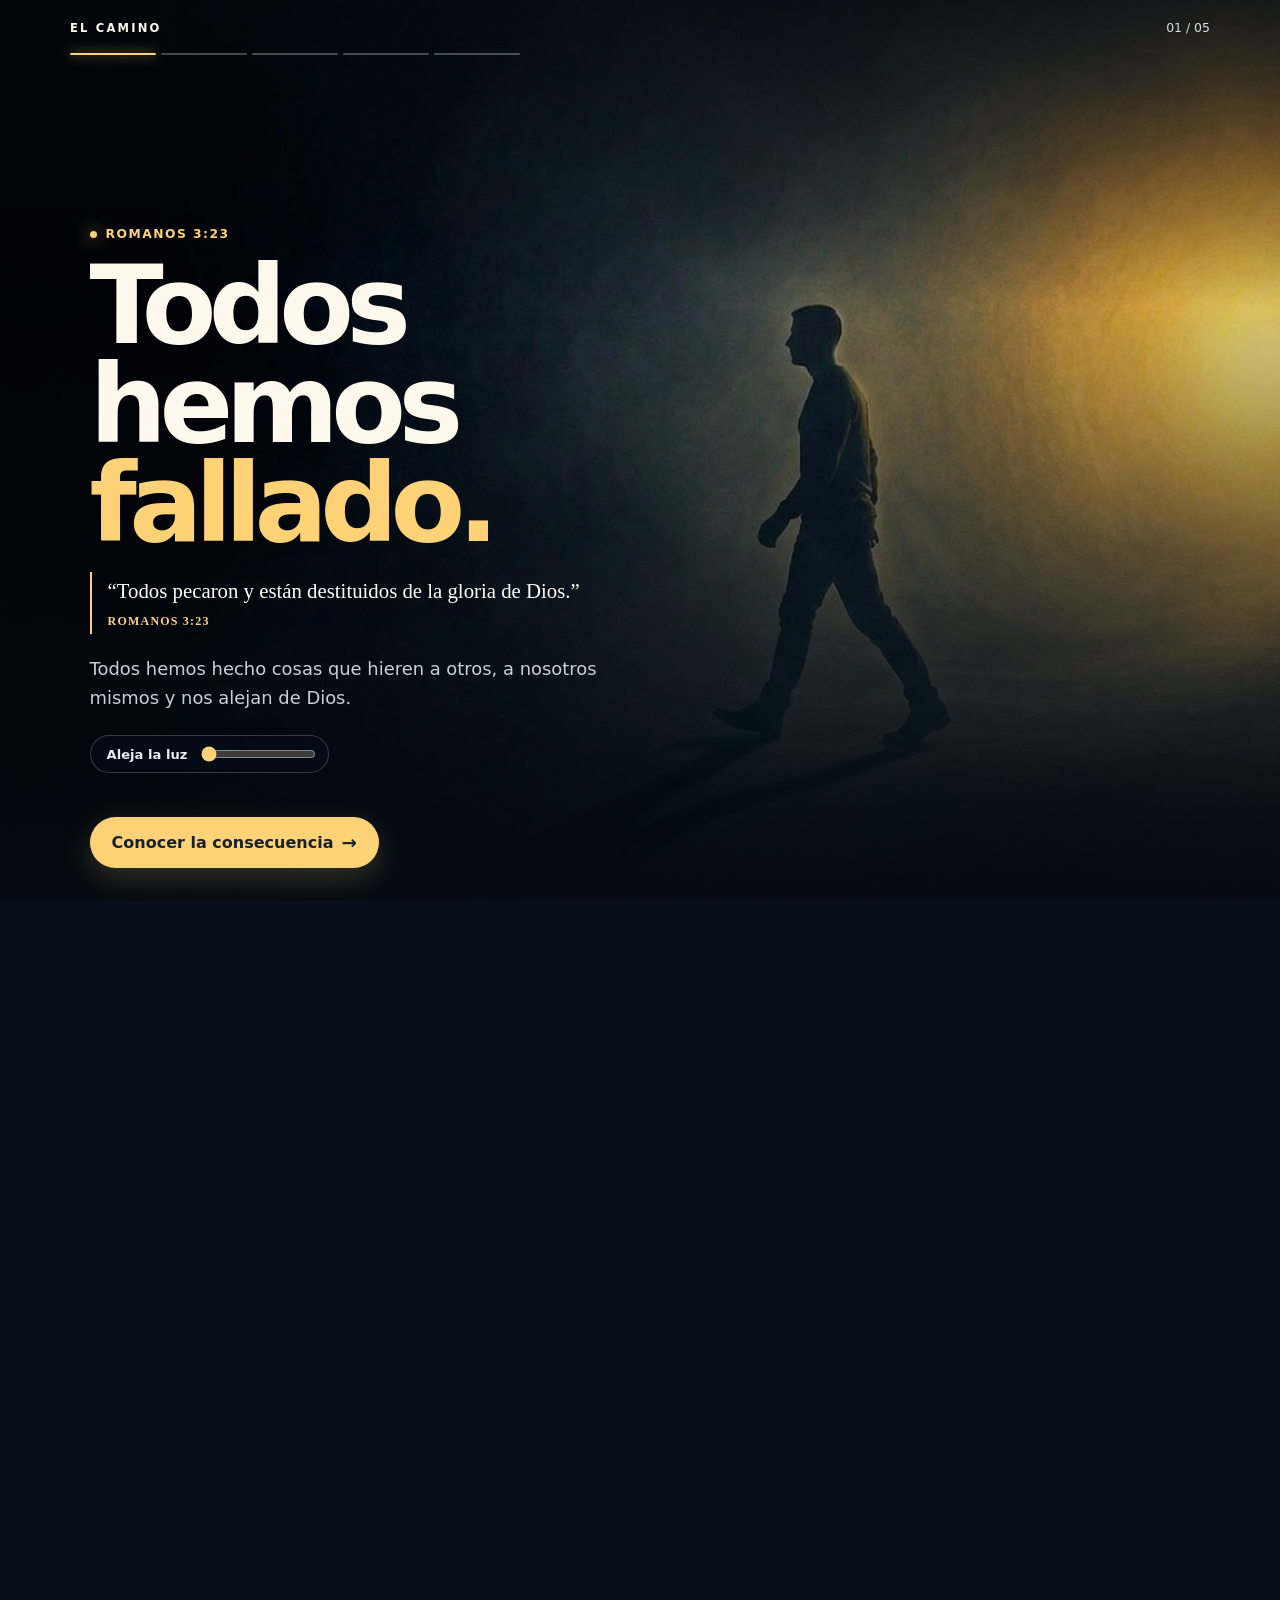
==== index.html @ c85bd9f1 "Plan De Salvacion Animado" ====
<!doctype html>
<html lang="es">
<head>
  <meta charset="utf-8">
  <meta name="viewport" content="width=device-width, initial-scale=1">
  <meta name="theme-color" content="#07101a">
  <meta name="description" content="Una breve experiencia sobre el evangelio de Jesús.">
  <title>El Camino</title>
  <link rel="stylesheet" href="styles.css">
</head>
<body>
  <section class="screen screen-one active" data-screen="1" aria-label="Todos hemos fallado">
    <div class="background photo-near" aria-hidden="true"></div>
    <div class="background photo-far" aria-hidden="true"></div>
    <div class="overlay cold-overlay" aria-hidden="true"></div>
    <div class="top"><span class="brand">El Camino</span><span class="counter">01 / 05</span></div>
    <div class="progress"><i class="filled"></i><i></i><i></i><i></i><i></i></div>
    <main>
      <span class="eyebrow">Romanos 3:23</span>
      <h1>Todos hemos <em>fallado.</em></h1>
      <blockquote>“Todos pecaron y están destituidos de la gloria de Dios.”<cite>Romanos 3:23</cite></blockquote>
      <div class="bottom-block">
        <p>Todos hemos hecho cosas que hieren a otros, a nosotros mismos y nos alejan de Dios.</p>
        <label class="range-control">Aleja la luz <input id="distance" type="range" min="0" max="100" value="0"></label>
        <small id="distance-message" aria-live="polite"></small>
        <button class="primary" data-next="2">Conocer la consecuencia <b>→</b></button>
      </div>
    </main>
  </section>

  <section class="screen screen-two" data-screen="2" aria-label="La consecuencia">
    <div class="background chasm chasm-start" aria-hidden="true"></div>
    <div class="background chasm chasm-jump" aria-hidden="true"></div>
    <div class="background chasm chasm-fall" aria-hidden="true"></div>
    <div class="overlay chasm-overlay" aria-hidden="true"></div>
    <div class="top"><span class="brand">El Camino</span><span class="counter">02 / 05</span></div>
    <div class="progress"><i class="filled"></i><i class="filled"></i><i></i><i></i><i></i></div>
    <main>
      <span class="eyebrow">Romanos 6:23</span>
      <h1>El problema tiene <em>consecuencias.</em></h1>
      <blockquote>“La paga del pecado es muerte…”<cite>Romanos 6:23</cite></blockquote>
      <p>El pecado rompe nuestra relación con Dios.</p>
      <div class="bottom-block">
        <small id="attempt-message" aria-live="polite">Hay una distancia que no podemos cruzar solos.</small>
        <button class="primary" id="attempt-crossing">Intentar cruzar <b>→</b></button>
        <button class="primary next-after-attempt" data-next="3" hidden>Ver la esperanza <b>→</b></button>
      </div>
    </main>
  </section>

  <section class="screen screen-three warm" data-screen="3" aria-label="El amor de Dios">
    <div class="background bridge" aria-hidden="true"></div><div class="overlay warm-overlay" aria-hidden="true"></div>
    <div class="top"><span class="brand">El Camino</span><span class="counter">03 / 05</span></div>
    <div class="progress"><i class="filled"></i><i class="filled"></i><i class="filled"></i><i></i><i></i></div>
    <main>
      <span class="eyebrow">Juan 3:16</span>
      <h1>Pero Dios no nos dejó <em>así.</em></h1>
      <blockquote>“Porque de tal manera amó Dios al mundo…”<cite>Juan 3:16</cite></blockquote>
      <div class="bottom-block">
        <p>Dios no esperó que fueras perfecto. Él dio a Jesús para acercarte nuevamente a Él.</p>
        <button class="primary" data-next="4">Conocer la respuesta <b>→</b></button>
      </div>
    </main>
  </section>

  <section class="screen screen-four warm" data-screen="4" aria-label="La respuesta">
    <div class="background response" aria-hidden="true"></div><div class="overlay warm-overlay" aria-hidden="true"></div>
    <div class="top"><span class="brand">El Camino</span><span class="counter">04 / 05</span></div>
    <div class="progress"><i class="filled"></i><i class="filled"></i><i class="filled"></i><i class="filled"></i><i></i></div>
    <main>
      <span class="eyebrow">Romanos 10:9</span>
      <h1>La respuesta es <em>personal.</em></h1>
      <blockquote>“Si confiesas con tu boca que Jesús es el Señor… serás salvo.”<cite>Romanos 10:9</cite></blockquote>
      <div class="bottom-block">
        <p>Dios invita a responder con fe, reconociendo a Jesús como Señor.</p>
        <div class="choice-row" aria-label="Formas de responder">
          <span>Creer en Jesús</span><span>Confesarlo</span>
        </div>
        <button class="primary" data-next="5">Continuar <b>→</b></button>
      </div>
    </main>
  </section>

  <section class="screen screen-five warm" data-screen="5" aria-label="Una nueva vida">
    <div class="background new-life" aria-hidden="true"></div><div class="overlay warm-overlay" aria-hidden="true"></div>
    <div class="top"><span class="brand">El Camino</span><span class="counter">05 / 05</span></div>
    <div class="progress"><i class="filled"></i><i class="filled"></i><i class="filled"></i><i class="filled"></i><i class="filled"></i></div>
    <main>
      <span class="eyebrow">2 Corintios 5:17</span>
      <h1>Una <em>vida nueva.</em></h1>
      <blockquote>“Si alguno está en Cristo, nueva criatura es.”<cite>2 Corintios 5:17</cite></blockquote>
      <div class="bottom-block">
        <p>Seguir a Jesús no significa solo cambiar de religión. Significa comenzar una vida nueva con Él.</p>
        <button class="primary" data-next="6">La invitación <b>→</b></button>
      </div>
    </main>
  </section>

  <section class="screen screen-final warm" data-screen="6" aria-label="La invitación">
    <div class="background invitation" aria-hidden="true"></div><div class="overlay warm-overlay" aria-hidden="true"></div>
    <div class="top"><span class="brand">El Camino</span><span class="counter">Final</span></div>
    <div class="progress"><i class="filled"></i><i class="filled"></i><i class="filled"></i><i class="filled"></i><i class="filled"></i></div>
    <main>
      <span class="eyebrow">El siguiente paso</span>
      <h1>Jesús sigue llamando <em>hoy.</em></h1>
      <div class="bottom-block">
        <p>Si deseas conocer más, hablar con alguien o hacer una oración, no tienes que hacerlo solo.</p>
        <div class="actions">
          <a class="primary" href="https://maps.app.goo.gl/W3BTxCAauCvsxBAT7" target="_blank" rel="noopener">Visitar la iglesia</a>
          <a class="secondary" href="https://www.biblegateway.com/passage/?search=Juan%201&version=RVR1960" target="_blank" rel="noopener">Leer el Evangelio de Juan</a>
          <button class="secondary" data-next="7">Guía de oración</button>
        </div>
      </div>
    </main>
  </section>

  <section class="screen screen-prayer" data-screen="7" aria-label="Oración de salvación">
    <div class="background prayer-background" aria-hidden="true"></div><div class="overlay prayer-overlay" aria-hidden="true"></div>
    <div class="top"><span class="brand">El Camino</span><span class="counter">Oración</span></div>
    <div class="progress"><i class="filled"></i><i class="filled"></i><i class="filled"></i><i class="filled"></i><i class="filled"></i></div>
    <main class="prayer-content">
      <span class="eyebrow">Un momento con Dios</span>
      <h1>Oración de <em>salvación.</em></h1>
      <p class="prayer-intro">Puedes hacer esta oración con sinceridad, en tus propias palabras.</p>
      <div class="prayer-card">
        <label for="name">Yo, <input id="name" type="text" placeholder="(tu nombre)" autocomplete="name">,</label>
        <p>Señor Jesús, como Hijo de Dios moriste en la cruz por mis pecados y enfermedades.</p>
        <p>Te pido perdón por mis pecados. Jesús, resucitaste al tercer día por mí.</p>
        <p>Te invito a pasar a mi humilde corazón y escribe mi nombre en el libro de la vida.</p>
        <p>Te acepto como mi Señor y Salvador de mi vida, en el nombre del Padre, del Hijo y del Espíritu Santo.</p>
        <p class="amen">Yo lo creo. Amén.</p>
      </div>
      <small class="address prayer-address">Iglesia: Jr. Mariano Nuñez 345, Juliaca 21104</small>
      <button class="restart" data-next="1">Volver a empezar</button>
    </main>
  </section>

  <script>
    const screens = [...document.querySelectorAll('.screen')];
    const distance = document.querySelector('#distance');
    const screenOne = document.querySelector('.screen-one');
    const screenTwo = document.querySelector('.screen-two');
    const attempt = document.querySelector('#attempt-crossing');
    const attemptMessage = document.querySelector('#attempt-message');
    const afterAttempt = document.querySelector('.next-after-attempt');
    let isAttempting = false;

    function goTo(number) {
      const next = screens.find((screen) => Number(screen.dataset.screen) === number);
      if (!next) return;
      next.scrollIntoView({ behavior: 'smooth', block: 'start' });
    }

    document.querySelectorAll('[data-next]').forEach((button) => {
      button.addEventListener('click', () => goTo(Number(button.dataset.next)));
    });

    document.addEventListener('touchmove', (event) => {
      if (!event.target.closest('input[type="range"]')) event.preventDefault();
    }, { passive: false });

    document.addEventListener('wheel', (event) => event.preventDefault(), { passive: false });

    document.addEventListener('keydown', (event) => {
      if (['ArrowDown', 'ArrowUp', 'PageDown', 'PageUp', 'Home', 'End', ' '].includes(event.key)) {
        event.preventDefault();
      }
    });

    distance.addEventListener('input', () => {
      const farther = Number(distance.value) > 55;
      screenOne.classList.toggle('farther', farther);
      document.querySelector('#distance-message').textContent = farther ? 'La luz parece cada vez más distante.' : '';
    });

    attempt.addEventListener('click', () => {
      if (isAttempting) return;
      isAttempting = true;
      screenTwo.classList.remove('is-falling');
      screenTwo.classList.add('is-jumping');
      attempt.disabled = true;
      attemptMessage.textContent = 'Intentamos alcanzar el otro lado…';
      setTimeout(() => {
        screenTwo.classList.remove('is-jumping');
        screenTwo.classList.add('is-falling');
        attemptMessage.textContent = 'Por nuestras propias fuerzas, no podemos llegar.';
        attempt.hidden = true;
        afterAttempt.hidden = false;
      }, 1250);
    });
  </script>
</body>
</html>
---- styles.css ----
:root { --paper:#fff9ed; --muted:#c8d0d8; --gold:#ffd278; --night:#07101a; --ink:#18202a; }
* { box-sizing:border-box; }
html, body { margin:0; min-width:320px; height:100%; overflow:hidden; overscroll-behavior:none; background:var(--night); font-family:Inter,ui-sans-serif,system-ui,-apple-system,"Segoe UI",sans-serif; }
body { color:var(--paper); touch-action:none; }
button, a { font:inherit; }
.screen { position:relative; isolation:isolate; display:flex; flex-direction:column; min-height:100svh; min-height:100dvh; overflow:hidden; background:var(--night); scroll-snap-align:start; }
.background,.overlay { position:absolute; inset:0; pointer-events:none; }
.background { z-index:-4; background-color:var(--night); background-position:center; background-size:cover; background-repeat:no-repeat; }
.overlay { z-index:-3; }
.photo-near { background-image:url("img/pantalla1.1.png"); transform:scale(1.04); animation:drift 14s ease-in-out infinite alternate; }
.photo-far { background-image:url("img/pantalla1.2.png"); background-position:47% 68%; opacity:0; transform:scale(1.06); transition:opacity 1.15s ease; }
.cold-overlay { background:linear-gradient(180deg,rgba(2,7,13,.77),rgba(3,10,17,.14) 34%,rgba(3,10,17,.43) 56%,rgba(3,10,17,.96)); }
.farther .photo-near { opacity:0; animation:none; }.farther .photo-far { opacity:1; }
.top { display:flex; justify-content:space-between; align-items:center; padding:20px clamp(22px,6vw,70px) 0; }
.brand { font-weight:800; font-size:.72rem; letter-spacing:.19em; text-transform:uppercase; }.counter { font-size:.78rem; color:#d8dee5; }
.progress { display:flex; gap:5px; padding:18px clamp(22px,6vw,70px); }.progress i { height:2px; flex:1; max-width:86px; border-radius:9px; background:rgba(255,255,255,.27); }.progress .filled { background:var(--gold); box-shadow:0 0 12px rgba(255,210,120,.85); }
main { width:min(100%,760px); margin:auto 0 0; padding:clamp(42px,9vh,94px) clamp(22px,7vw,108px) max(32px,env(safe-area-inset-bottom)); }
.eyebrow { display:flex; align-items:center; gap:9px; color:var(--gold); font-size:.77rem; font-weight:800; letter-spacing:.12em; text-transform:uppercase; }.eyebrow::before { content:""; width:7px; height:7px; border-radius:50%; background:currentColor; box-shadow:0 0 17px currentColor; }
h1 { max-width:680px; margin:15px 0 19px; font-size:clamp(3rem,10vw,6.8rem); letter-spacing:-.07em; line-height:.91; } h1 em { color:var(--gold); font-style:normal; }
blockquote { max-width:550px; margin:0 0 20px; padding:4px 0 4px 16px; border-left:2px solid var(--gold); color:#fffdf6; font-family:Georgia,"Times New Roman",serif; font-size:clamp(1.06rem,2.4vw,1.3rem); line-height:1.42; } cite { display:block; margin-top:7px; color:var(--gold); font-family:inherit; font-size:.75rem; font-style:normal; font-weight:700; letter-spacing:.1em; text-transform:uppercase; }
p { max-width:530px; margin:0; color:var(--muted); font-size:clamp(1rem,2.3vw,1.12rem); line-height:1.62; }
.bottom-block { margin-top:0; }.range-control { display:flex; align-items:center; gap:12px; width:max-content; max-width:100%; margin-top:23px; padding:8px 10px 8px 16px; border:1px solid rgba(255,255,255,.2); border-radius:99px; background:rgba(6,15,25,.52); color:#e8edf3; font-size:.82rem; font-weight:650; }.range-control input { width:min(115px,24vw); accent-color:var(--gold); cursor:ew-resize; touch-action:pan-x; }.bottom-block small { display:block; min-height:19px; margin-top:8px; color:var(--gold); font-size:.82rem; }
.primary,.secondary,.restart { display:inline-flex; align-items:center; justify-content:center; min-height:51px; margin-top:17px; padding:0 22px; border:0; border-radius:99px; background:var(--gold); color:var(--ink); font-weight:850; text-decoration:none; cursor:pointer; box-shadow:0 10px 30px rgba(255,211,118,.2); }.primary b { margin-left:8px; font-size:1.15em; }.primary:hover { transform:translateY(-2px); }.primary:disabled { cursor:wait; opacity:.7; }.secondary,.restart { border:1px solid rgba(255,255,255,.42); background:rgba(8,16,24,.32); color:var(--paper); box-shadow:none; }.actions { display:flex; flex-wrap:wrap; gap:10px; }.actions .primary,.actions .secondary { margin-top:18px; }.restart { margin-top:16px; min-height:42px; }
.chasm { opacity:0; transition:opacity .38s ease; }.chasm-start { background-image:url("img/pantalla2.1.png"); opacity:1; }.chasm-jump { background-image:url("img/pantalla2.2.png"); }.chasm-fall { background-image:url("img/pantalla2.3.png"); }.chasm-overlay { background:linear-gradient(180deg,rgba(2,7,13,.75),rgba(3,10,17,.16) 38%,rgba(3,10,17,.4) 62%,rgba(3,10,17,.94)); }.screen-two.is-jumping .chasm-start,.screen-two.is-falling .chasm-start { opacity:0; }.screen-two.is-jumping .chasm-jump { opacity:1; }.screen-two.is-falling .chasm-fall { opacity:1; }
.screen-two main { margin-top:20px; }.screen-two h1 { font-size:clamp(2.6rem,8vw,5.9rem); }.screen-two .bottom-block { position:absolute; right:clamp(22px,7vw,108px); bottom:max(32px,env(safe-area-inset-bottom)); left:clamp(22px,7vw,108px); }
.warm { background:#3d210e; }.bridge { background-image:url("img/pantalla3.1.png"); }.response { background-image:url("img/pantalla4.1.png"); }.new-life { background-image:url("img/pantalla4.2.png"); }.invitation { background-image:url("img/pantalla5.png"); }.warm-overlay { background:linear-gradient(180deg,rgba(35,14,5,.68),rgba(49,20,6,.1) 37%,rgba(24,12,7,.43) 60%,rgba(10,8,8,.93)); }.warm .eyebrow,.warm h1 em,.warm cite,.warm .bottom-block small { color:#ffe2a0; }.warm .eyebrow::before { box-shadow:0 0 17px #ffe2a0; }.choice-row { display:flex; flex-wrap:wrap; gap:9px; margin-top:18px; }.choice-row span { padding:13px 15px; border:1px solid rgba(255,239,203,.48); border-radius:12px; background:rgba(53,25,9,.5); color:#fff6df; font-size:.9rem; font-weight:750; backdrop-filter:blur(7px); }.address { display:block; margin-top:11px; color:#ffe2a0; font-size:.78rem; }
.screen-prayer { min-height:100dvh; background:#7a4b1d; }.prayer-background { background-image:url("img/pantalla.oracion.png"); }.prayer-overlay { background:linear-gradient(180deg,rgba(21,17,12,.68),rgba(60,34,10,.25) 42%,rgba(20,13,8,.84)); }.prayer-content { width:min(100%,720px); margin:20px 0 0; padding-top:0; }.prayer-content h1 { font-size:clamp(2.8rem,8vw,5.8rem); }.prayer-intro { color:#fff2d3; }.prayer-card { max-width:610px; margin-top:22px; padding:19px; border:1px solid rgba(255,236,190,.43); border-radius:16px; background:rgba(45,25,8,.52); backdrop-filter:blur(9px); }.prayer-card label { display:block; color:#fff9e9; font-family:Georgia,"Times New Roman",serif; font-size:1.08rem; }.prayer-card input { width:min(210px,58vw); border:0; border-bottom:1px solid #ffe0a0; outline:0; background:transparent; color:#fff9e9; font:inherit; }.prayer-card input::placeholder { color:#efd4a1aa; }.prayer-card p { max-width:none; margin:14px 0 0; color:#fff8e9; font-family:Georgia,"Times New Roman",serif; font-size:1rem; line-height:1.5; }.prayer-card .amen { color:#ffe2a0; font-weight:700; }.prayer-address { margin-top:22px; }
@keyframes drift { to { transform:scale(1.1) translateX(-1.4%); } }
@media (max-width:600px) { main { margin:4px 0 0; padding:12px 22px 24px; } h1 { margin:12px 0 14px; font-size:clamp(2.65rem,12vw,3.7rem); line-height:.94; } blockquote { margin-bottom:14px; font-size:.98rem; line-height:1.35; } cite { margin-top:5px; } p { font-size:.95rem; line-height:1.48; }.screen-one .bottom-block,.screen-three .bottom-block,.screen-four .bottom-block,.screen-five .bottom-block,.screen-final .bottom-block { position:absolute; right:22px; bottom:max(24px,env(safe-area-inset-bottom)); left:22px; }.range-control { margin-top:17px; }.screen-two main { margin-top:8px; }.screen-two h1 { font-size:clamp(2.3rem,10vw,3.3rem); }.screen-two .bottom-block { right:22px; bottom:max(24px,env(safe-area-inset-bottom)); left:22px; }.chasm { background-position:center 46%; background-size:100% auto; }.photo-near { background-position:60% center; }.photo-far { background-position:47% 68%; background-size:auto 122%; }.screen-three h1,.screen-four h1,.screen-five h1,.screen-final h1 { font-size:clamp(2.45rem,10.5vw,3.55rem); }.choice-row { margin-top:13px; }.choice-row span { padding:11px 13px; }.screen-final .bottom-block { bottom:18px; } }
@media (prefers-reduced-motion:reduce) { *,*::before,*::after { animation-duration:.01ms !important; transition-duration:.01ms !important; } }

/* En móvil conservamos la escena completa de las pantallas cálidas. */
@media (max-width:600px) {
  .screen-three .background,
  .screen-four .background,
  .screen-five .background,
  .screen-final .background,
  .screen-prayer .background {
    background-size:100% auto;
    background-position:center center;
  }
}
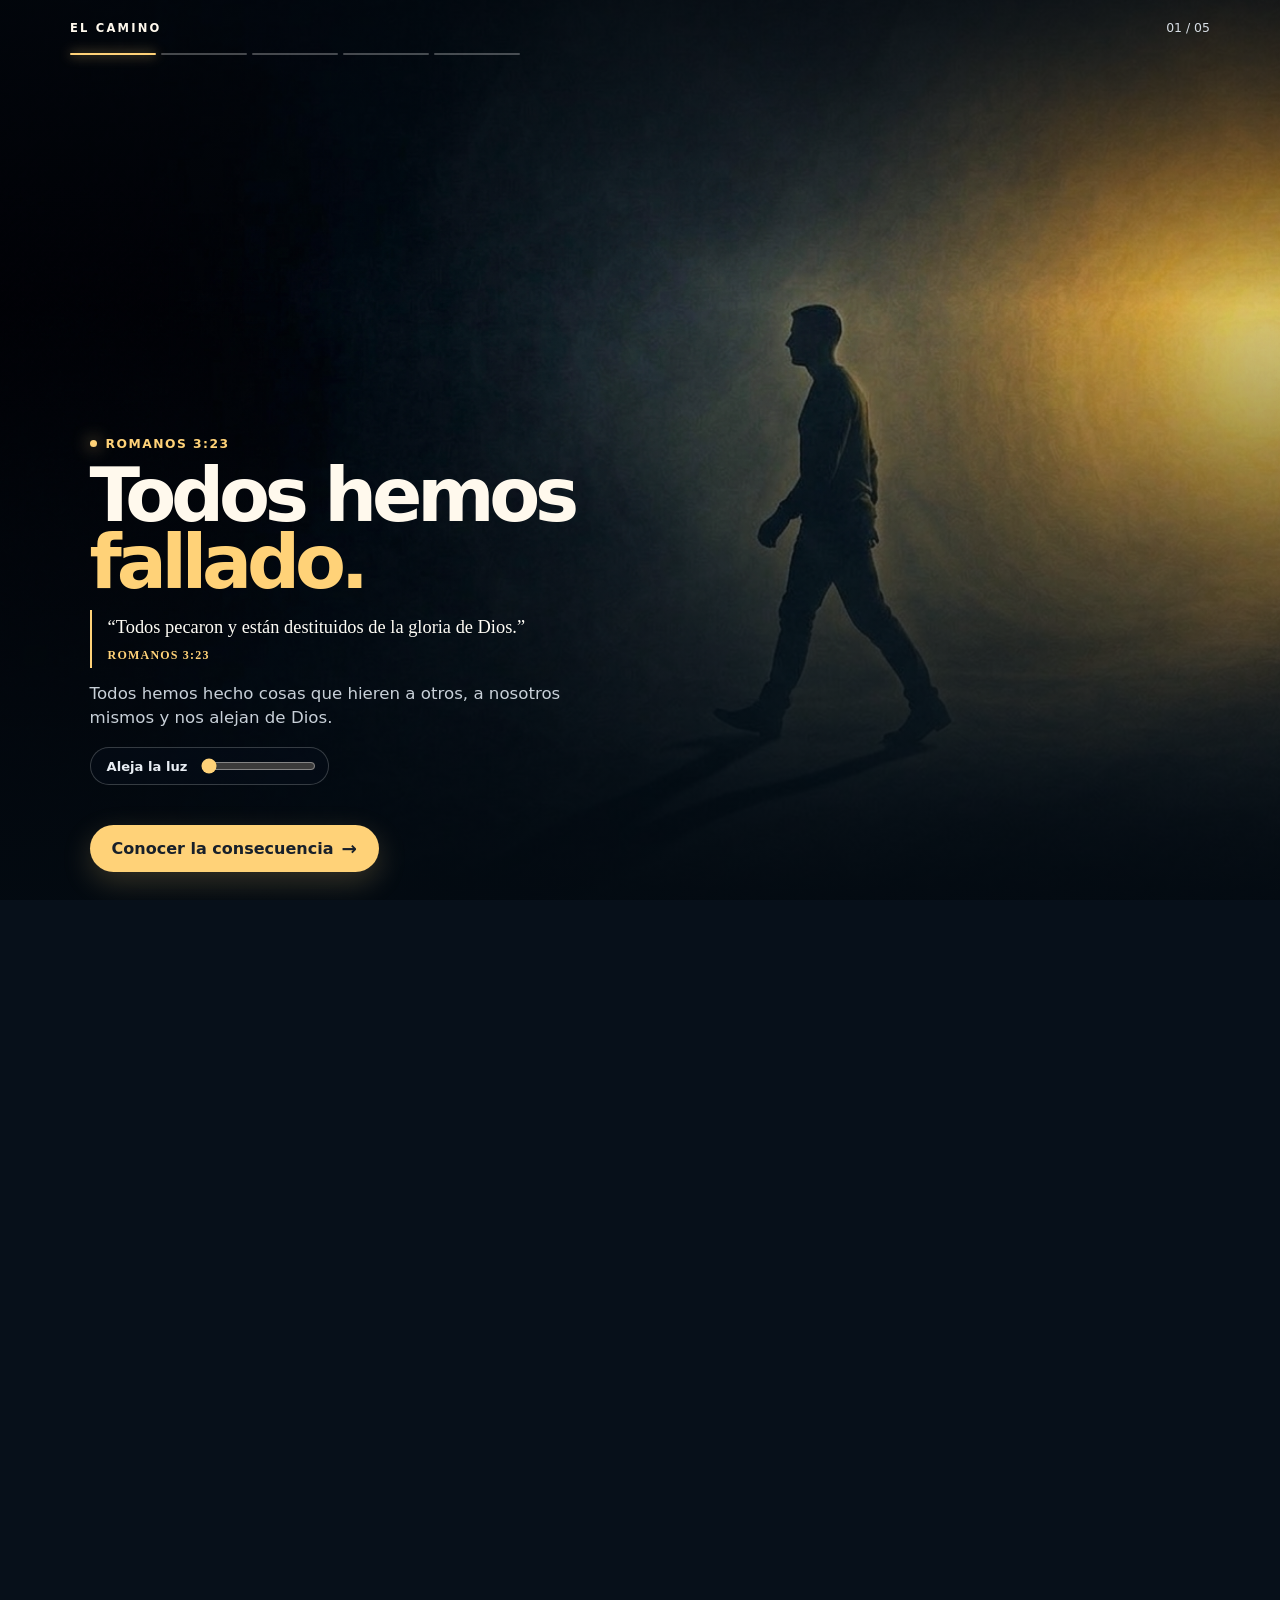
==== commit c4b645b4: "Plan De Salvacion Animado 3.0" ====
--- a/index.html
+++ b/index.html
@@ -33,6 +33,7 @@
     <div class="background chasm chasm-jump" aria-hidden="true"></div>
     <div class="background chasm chasm-fall" aria-hidden="true"></div>
     <div class="overlay chasm-overlay" aria-hidden="true"></div>
+    <button class="back" data-back aria-label="Volver a la pantalla anterior">←</button>
     <div class="top"><span class="brand">El Camino</span><span class="counter">02 / 05</span></div>
     <div class="progress"><i class="filled"></i><i class="filled"></i><i></i><i></i><i></i></div>
     <main>
@@ -50,6 +51,7 @@
 
   <section class="screen screen-three warm" data-screen="3" aria-label="El amor de Dios">
     <div class="background bridge" aria-hidden="true"></div><div class="overlay warm-overlay" aria-hidden="true"></div>
+    <button class="back" data-back aria-label="Volver a la pantalla anterior">←</button>
     <div class="top"><span class="brand">El Camino</span><span class="counter">03 / 05</span></div>
     <div class="progress"><i class="filled"></i><i class="filled"></i><i class="filled"></i><i></i><i></i></div>
     <main>
@@ -65,6 +67,7 @@
 
   <section class="screen screen-four warm" data-screen="4" aria-label="La respuesta">
     <div class="background response" aria-hidden="true"></div><div class="overlay warm-overlay" aria-hidden="true"></div>
+    <button class="back" data-back aria-label="Volver a la pantalla anterior">←</button>
     <div class="top"><span class="brand">El Camino</span><span class="counter">04 / 05</span></div>
     <div class="progress"><i class="filled"></i><i class="filled"></i><i class="filled"></i><i class="filled"></i><i></i></div>
     <main>
@@ -83,6 +86,7 @@
 
   <section class="screen screen-five warm" data-screen="5" aria-label="Una nueva vida">
     <div class="background new-life" aria-hidden="true"></div><div class="overlay warm-overlay" aria-hidden="true"></div>
+    <button class="back" data-back aria-label="Volver a la pantalla anterior">←</button>
     <div class="top"><span class="brand">El Camino</span><span class="counter">05 / 05</span></div>
     <div class="progress"><i class="filled"></i><i class="filled"></i><i class="filled"></i><i class="filled"></i><i class="filled"></i></div>
     <main>
@@ -98,6 +102,7 @@
 
   <section class="screen screen-final warm" data-screen="6" aria-label="La invitación">
     <div class="background invitation" aria-hidden="true"></div><div class="overlay warm-overlay" aria-hidden="true"></div>
+    <button class="back" data-back aria-label="Volver a la pantalla anterior">←</button>
     <div class="top"><span class="brand">El Camino</span><span class="counter">Final</span></div>
     <div class="progress"><i class="filled"></i><i class="filled"></i><i class="filled"></i><i class="filled"></i><i class="filled"></i></div>
     <main>
@@ -116,6 +121,7 @@
 
   <section class="screen screen-prayer" data-screen="7" aria-label="Oración de salvación">
     <div class="background prayer-background" aria-hidden="true"></div><div class="overlay prayer-overlay" aria-hidden="true"></div>
+    <button class="back" data-back aria-label="Volver a la pantalla anterior">←</button>
     <div class="top"><span class="brand">El Camino</span><span class="counter">Oración</span></div>
     <div class="progress"><i class="filled"></i><i class="filled"></i><i class="filled"></i><i class="filled"></i><i class="filled"></i></div>
     <main class="prayer-content">
@@ -153,6 +159,13 @@
 
     document.querySelectorAll('[data-next]').forEach((button) => {
       button.addEventListener('click', () => goTo(Number(button.dataset.next)));
+    });
+
+    document.querySelectorAll('[data-back]').forEach((button) => {
+      button.addEventListener('click', () => {
+        const current = Number(button.closest('.screen').dataset.screen);
+        goTo(current - 1);
+      });
     });
 
     document.addEventListener('touchmove', (event) => {
--- a/styles.css
+++ b/styles.css
@@ -13,6 +13,8 @@
 .farther .photo-near { opacity:0; animation:none; }.farther .photo-far { opacity:1; }
 .top { display:flex; justify-content:space-between; align-items:center; padding:20px clamp(22px,6vw,70px) 0; }
 .brand { font-weight:800; font-size:.72rem; letter-spacing:.19em; text-transform:uppercase; }.counter { font-size:.78rem; color:#d8dee5; }
+.back { position:absolute; z-index:2; top:14px; left:clamp(22px,6vw,70px); width:34px; height:34px; border:1px solid rgba(255,255,255,.34); border-radius:50%; background:rgba(6,15,25,.38); color:var(--paper); font-size:1.2rem; line-height:1; cursor:pointer; backdrop-filter:blur(6px); }.back:hover { background:rgba(255,255,255,.18); }.back:focus-visible { outline:2px solid var(--gold); outline-offset:3px; }
+.screen:has(.back) .brand { margin-left:45px; }
 .progress { display:flex; gap:5px; padding:18px clamp(22px,6vw,70px); }.progress i { height:2px; flex:1; max-width:86px; border-radius:9px; background:rgba(255,255,255,.27); }.progress .filled { background:var(--gold); box-shadow:0 0 12px rgba(255,210,120,.85); }
 main { width:min(100%,760px); margin:auto 0 0; padding:clamp(42px,9vh,94px) clamp(22px,7vw,108px) max(32px,env(safe-area-inset-bottom)); }
 .eyebrow { display:flex; align-items:center; gap:9px; color:var(--gold); font-size:.77rem; font-weight:800; letter-spacing:.12em; text-transform:uppercase; }.eyebrow::before { content:""; width:7px; height:7px; border-radius:50%; background:currentColor; box-shadow:0 0 17px currentColor; }
@@ -26,6 +28,22 @@
 .warm { background:#3d210e; }.bridge { background-image:url("img/pantalla3.1.png"); }.response { background-image:url("img/pantalla4.1.png"); }.new-life { background-image:url("img/pantalla4.2.png"); }.invitation { background-image:url("img/pantalla5.png"); }.warm-overlay { background:linear-gradient(180deg,rgba(35,14,5,.68),rgba(49,20,6,.1) 37%,rgba(24,12,7,.43) 60%,rgba(10,8,8,.93)); }.warm .eyebrow,.warm h1 em,.warm cite,.warm .bottom-block small { color:#ffe2a0; }.warm .eyebrow::before { box-shadow:0 0 17px #ffe2a0; }.choice-row { display:flex; flex-wrap:wrap; gap:9px; margin-top:18px; }.choice-row span { padding:13px 15px; border:1px solid rgba(255,239,203,.48); border-radius:12px; background:rgba(53,25,9,.5); color:#fff6df; font-size:.9rem; font-weight:750; backdrop-filter:blur(7px); }.address { display:block; margin-top:11px; color:#ffe2a0; font-size:.78rem; }
 .screen-prayer { min-height:100dvh; background:#7a4b1d; }.prayer-background { background-image:url("img/pantalla.oracion.png"); }.prayer-overlay { background:linear-gradient(180deg,rgba(21,17,12,.68),rgba(60,34,10,.25) 42%,rgba(20,13,8,.84)); }.prayer-content { width:min(100%,720px); margin:20px 0 0; padding-top:0; }.prayer-content h1 { font-size:clamp(2.8rem,8vw,5.8rem); }.prayer-intro { color:#fff2d3; }.prayer-card { max-width:610px; margin-top:22px; padding:19px; border:1px solid rgba(255,236,190,.43); border-radius:16px; background:rgba(45,25,8,.52); backdrop-filter:blur(9px); }.prayer-card label { display:block; color:#fff9e9; font-family:Georgia,"Times New Roman",serif; font-size:1.08rem; }.prayer-card input { width:min(210px,58vw); border:0; border-bottom:1px solid #ffe0a0; outline:0; background:transparent; color:#fff9e9; font:inherit; }.prayer-card input::placeholder { color:#efd4a1aa; }.prayer-card p { max-width:none; margin:14px 0 0; color:#fff8e9; font-family:Georgia,"Times New Roman",serif; font-size:1rem; line-height:1.5; }.prayer-card .amen { color:#ffe2a0; font-weight:700; }.prayer-address { margin-top:22px; }
 @keyframes drift { to { transform:scale(1.1) translateX(-1.4%); } }
+@media (min-width:601px) {
+  .screen { height:100dvh; }
+  main { padding-top:28px; padding-bottom:28px; }
+  h1 { margin:11px 0 13px; font-size:clamp(2.8rem,5.8vw,4.8rem); }
+  blockquote { margin-bottom:14px; font-size:clamp(1rem,1.7vw,1.15rem); }
+  p { font-size:clamp(.94rem,1.5vw,1.04rem); line-height:1.48; }
+  .range-control { margin-top:16px; }
+  .primary,.secondary { min-height:47px; margin-top:13px; }
+  .screen-two main { margin-top:8px; }
+  .screen-two h1 { font-size:clamp(2.7rem,5vw,4.4rem); }
+  .screen-three h1,.screen-four h1,.screen-five h1,.screen-final h1 { font-size:clamp(2.7rem,5.3vw,4.55rem); }
+  .prayer-content { margin-top:8px; }
+  .prayer-content h1 { font-size:clamp(2.7rem,5vw,4.5rem); }
+  .prayer-card { margin-top:14px; padding:15px; }
+  .prayer-card p { margin-top:9px; line-height:1.35; }
+}
 @media (max-width:600px) { main { margin:4px 0 0; padding:12px 22px 24px; } h1 { margin:12px 0 14px; font-size:clamp(2.65rem,12vw,3.7rem); line-height:.94; } blockquote { margin-bottom:14px; font-size:.98rem; line-height:1.35; } cite { margin-top:5px; } p { font-size:.95rem; line-height:1.48; }.screen-one .bottom-block,.screen-three .bottom-block,.screen-four .bottom-block,.screen-five .bottom-block,.screen-final .bottom-block { position:absolute; right:22px; bottom:max(24px,env(safe-area-inset-bottom)); left:22px; }.range-control { margin-top:17px; }.screen-two main { margin-top:8px; }.screen-two h1 { font-size:clamp(2.3rem,10vw,3.3rem); }.screen-two .bottom-block { right:22px; bottom:max(24px,env(safe-area-inset-bottom)); left:22px; }.chasm { background-position:center 46%; background-size:100% auto; }.photo-near { background-position:60% center; }.photo-far { background-position:47% 68%; background-size:auto 122%; }.screen-three h1,.screen-four h1,.screen-five h1,.screen-final h1 { font-size:clamp(2.45rem,10.5vw,3.55rem); }.choice-row { margin-top:13px; }.choice-row span { padding:11px 13px; }.screen-final .bottom-block { bottom:18px; } }
 @media (prefers-reduced-motion:reduce) { *,*::before,*::after { animation-duration:.01ms !important; transition-duration:.01ms !important; } }
 
@@ -40,3 +58,16 @@
     background-position:center center;
   }
 }
+
+@media (max-width:600px) {
+  .screen-prayer .top { padding-top:14px; }
+  .screen-prayer .progress { padding-top:12px; padding-bottom:8px; }
+  .screen-prayer .prayer-content { margin-top:0; padding-top:4px; padding-bottom:14px; }
+  .screen-prayer h1 { margin:8px 0 8px; font-size:clamp(2rem,9.3vw,2.7rem); }
+  .screen-prayer .prayer-intro { font-size:.8rem; line-height:1.28; }
+  .screen-prayer .prayer-card { margin-top:10px; padding:11px 13px; border-radius:12px; }
+  .screen-prayer .prayer-card label { font-size:.9rem; }
+  .screen-prayer .prayer-card p { margin-top:7px; font-size:.79rem; line-height:1.27; }
+  .screen-prayer .prayer-address { margin-top:10px; font-size:.7rem; }
+  .screen-prayer .restart { min-height:38px; margin-top:9px; font-size:.82rem; }
+}
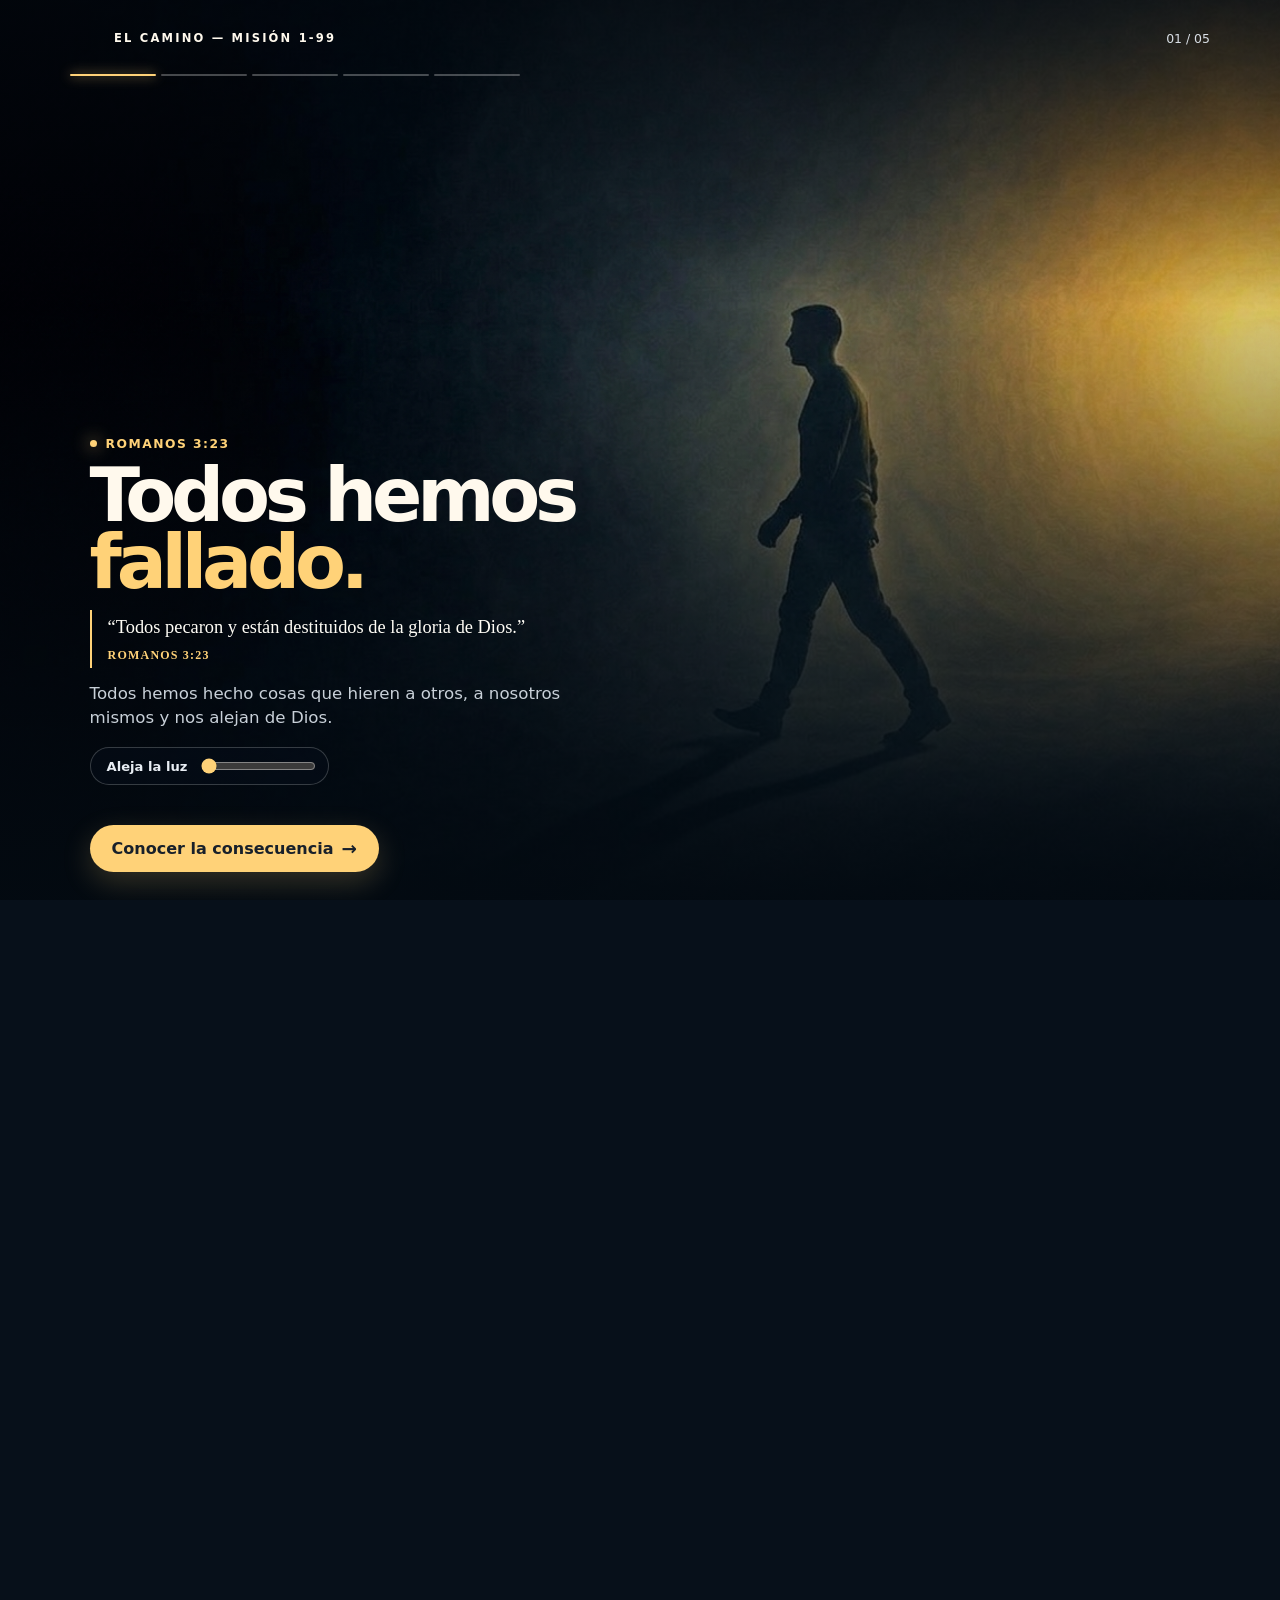
==== commit 346f6c81: "Logo y redes sociales del ministerio agregado" ====
--- a/index.html
+++ b/index.html
@@ -13,7 +13,7 @@
     <div class="background photo-near" aria-hidden="true"></div>
     <div class="background photo-far" aria-hidden="true"></div>
     <div class="overlay cold-overlay" aria-hidden="true"></div>
-    <div class="top"><span class="brand">El Camino</span><span class="counter">01 / 05</span></div>
+    <div class="top"><span class="brand">El Camino — Misión 1-99</span><span class="counter">01 / 05</span></div>
     <div class="progress"><i class="filled"></i><i></i><i></i><i></i><i></i></div>
     <main>
       <span class="eyebrow">Romanos 3:23</span>
@@ -34,7 +34,7 @@
     <div class="background chasm chasm-fall" aria-hidden="true"></div>
     <div class="overlay chasm-overlay" aria-hidden="true"></div>
     <button class="back" data-back aria-label="Volver a la pantalla anterior">←</button>
-    <div class="top"><span class="brand">El Camino</span><span class="counter">02 / 05</span></div>
+    <div class="top"><span class="brand">El Camino — Misión 1-99</span><span class="counter">02 / 05</span></div>
     <div class="progress"><i class="filled"></i><i class="filled"></i><i></i><i></i><i></i></div>
     <main>
       <span class="eyebrow">Romanos 6:23</span>
@@ -52,7 +52,7 @@
   <section class="screen screen-three warm" data-screen="3" aria-label="El amor de Dios">
     <div class="background bridge" aria-hidden="true"></div><div class="overlay warm-overlay" aria-hidden="true"></div>
     <button class="back" data-back aria-label="Volver a la pantalla anterior">←</button>
-    <div class="top"><span class="brand">El Camino</span><span class="counter">03 / 05</span></div>
+    <div class="top"><span class="brand">El Camino — Misión 1-99</span><span class="counter">03 / 05</span></div>
     <div class="progress"><i class="filled"></i><i class="filled"></i><i class="filled"></i><i></i><i></i></div>
     <main>
       <span class="eyebrow">Juan 3:16</span>
@@ -68,7 +68,7 @@
   <section class="screen screen-four warm" data-screen="4" aria-label="La respuesta">
     <div class="background response" aria-hidden="true"></div><div class="overlay warm-overlay" aria-hidden="true"></div>
     <button class="back" data-back aria-label="Volver a la pantalla anterior">←</button>
-    <div class="top"><span class="brand">El Camino</span><span class="counter">04 / 05</span></div>
+    <div class="top"><span class="brand">El Camino — Misión 1-99</span><span class="counter">04 / 05</span></div>
     <div class="progress"><i class="filled"></i><i class="filled"></i><i class="filled"></i><i class="filled"></i><i></i></div>
     <main>
       <span class="eyebrow">Romanos 10:9</span>
@@ -87,7 +87,7 @@
   <section class="screen screen-five warm" data-screen="5" aria-label="Una nueva vida">
     <div class="background new-life" aria-hidden="true"></div><div class="overlay warm-overlay" aria-hidden="true"></div>
     <button class="back" data-back aria-label="Volver a la pantalla anterior">←</button>
-    <div class="top"><span class="brand">El Camino</span><span class="counter">05 / 05</span></div>
+    <div class="top"><span class="brand">El Camino — Misión 1-99</span><span class="counter">05 / 05</span></div>
     <div class="progress"><i class="filled"></i><i class="filled"></i><i class="filled"></i><i class="filled"></i><i class="filled"></i></div>
     <main>
       <span class="eyebrow">2 Corintios 5:17</span>
@@ -103,7 +103,7 @@
   <section class="screen screen-final warm" data-screen="6" aria-label="La invitación">
     <div class="background invitation" aria-hidden="true"></div><div class="overlay warm-overlay" aria-hidden="true"></div>
     <button class="back" data-back aria-label="Volver a la pantalla anterior">←</button>
-    <div class="top"><span class="brand">El Camino</span><span class="counter">Final</span></div>
+    <div class="top"><span class="brand">El Camino — Misión 1-99</span><span class="counter">Final</span></div>
     <div class="progress"><i class="filled"></i><i class="filled"></i><i class="filled"></i><i class="filled"></i><i class="filled"></i></div>
     <main>
       <span class="eyebrow">El siguiente paso</span>
@@ -122,12 +122,14 @@
   <section class="screen screen-prayer" data-screen="7" aria-label="Oración de salvación">
     <div class="background prayer-background" aria-hidden="true"></div><div class="overlay prayer-overlay" aria-hidden="true"></div>
     <button class="back" data-back aria-label="Volver a la pantalla anterior">←</button>
-    <div class="top"><span class="brand">El Camino</span><span class="counter">Oración</span></div>
+    <div class="top"><span class="brand">El Camino — Misión 1-99</span><span class="counter">Oración</span></div>
     <div class="progress"><i class="filled"></i><i class="filled"></i><i class="filled"></i><i class="filled"></i><i class="filled"></i></div>
     <main class="prayer-content">
-      <span class="eyebrow">Un momento con Dios</span>
-      <h1>Oración de <em>salvación.</em></h1>
-      <p class="prayer-intro">Puedes hacer esta oración con sinceridad, en tus propias palabras.</p>
+      <div class="prayer-header">
+        <span class="eyebrow">Un momento con Dios</span>
+        <h1>Oración de <em>salvación.</em></h1>
+        <p class="prayer-intro">Puedes hacer esta oración con sinceridad, en tus propias palabras.</p>
+      </div>
       <div class="prayer-card">
         <label for="name">Yo, <input id="name" type="text" placeholder="(tu nombre)" autocomplete="name">,</label>
         <p>Señor Jesús, como Hijo de Dios moriste en la cruz por mis pecados y enfermedades.</p>
@@ -136,8 +138,24 @@
         <p>Te acepto como mi Señor y Salvador de mi vida, en el nombre del Padre, del Hijo y del Espíritu Santo.</p>
         <p class="amen">Yo lo creo. Amén.</p>
       </div>
-      <small class="address prayer-address">Iglesia: Jr. Mariano Nuñez 345, Juliaca 21104</small>
-      <button class="restart" data-next="1">Volver a empezar</button>
+      <div class="prayer-footer">
+        <button class="restart" data-next="1">Volver a empezar</button>
+        <div class="prayer-social-row">
+          <img src="img/logo-solo.png" alt="Misión 1-99" class="social-logo">
+          <div class="social-links" aria-label="Redes sociales del ministerio">
+            <a href="https://www.facebook.com/" target="_blank" rel="noopener" aria-label="Facebook">
+              <svg class="icon" viewBox="0 0 24 24"><path d="M22 12c0-5.52-4.48-10-10-10S2 6.48 2 12c0 4.84 3.44 8.87 8 9.8V15H8v-3h2V9.5C10 7.57 11.57 6 13.5 6H16v3h-2c-.55 0-1 .45-1 1v2h3v3h-3v6.95c4.56-.93 8-4.96 8-9.75z"/></svg>
+            </a>
+            <a href="https://www.tiktok.com/@evangelismo_sin_limites?is_from_webapp=1&sender_device=pc" target="_blank" rel="noopener" aria-label="TikTok">
+              <svg class="icon" viewBox="0 0 24 24"><path d="M12.53.02C13.84 0 15.14.01 16.44 0c.08 1.53.63 3.09 1.75 4.17 1.12 1.11 2.7 1.62 4.24 1.79v4.03c-1.44-.07-2.88-.56-4.05-1.42-.31-.23-.6-.48-.86-.76v7.26c0 5.44-4.87 9.53-10.27 8.58C4.05 23.1 1.28 18.86 2.37 13.9 3.23 10 7.11 7.15 11.1 7.78c.03.73.02 1.46.02 2.19-2.9-.88-6.1.95-6.63 3.93-.66 3.76 2.5 7.17 6.26 6.5 2.55-.45 4.23-2.73 4.19-5.32.02-5.02.01-10.04.01-15.06h-2.42z"/></svg>
+            </a>
+            <a href="https://www.instagram.com/" target="_blank" rel="noopener" aria-label="Instagram">
+              <svg class="icon" viewBox="0 0 24 24"><path d="M12 2.163c3.204 0 3.584.012 4.85.07 3.252.148 4.771 1.691 4.919 4.919.058 1.265.069 1.645.069 4.849 0 3.205-.012 3.584-.069 4.849-.149 3.225-1.664 4.771-4.919 4.919-1.266.058-1.644.07-4.85.07-3.204 0-3.584-.012-4.849-.07-3.26-.149-4.771-1.699-4.919-4.92-.058-1.265-.07-1.644-.07-4.849 0-3.204.013-3.583.07-4.849.149-3.227 1.664-4.771 4.919-4.919 1.266-.057 1.645-.069 4.849-.069zM12 0C8.741 0 8.333.014 7.053.072 2.695.272.273 2.69.073 7.051.014 8.333 0 8.741 0 12c0 3.259.014 3.668.072 4.948.2 4.358 2.618 6.78 6.98 6.98 1.281.058 1.689.072 4.948.072 3.259 0 3.668-.014 4.948-.072 4.354-.2 6.782-2.618 6.979-6.98.059-1.28.073-1.689.073-4.948 0-3.259-.014-3.667-.072-4.947-.196-4.354-2.617-6.78-6.979-6.98C15.668.014 15.259 0 12 0zm0 5.838a6.162 6.162 0 100 12.324 6.162 6.162 0 000-12.324zM12 16a4 4 0 110-8 4 4 0 010 8zm6.406-11.845a1.44 1.44 0 100 2.881 1.44 1.44 0 000-2.881z"/></svg>
+            </a>
+          </div>
+        </div>
+        <small class="address prayer-address">Iglesia: Jr. Mariano Nuñez 345, Juliaca 21104</small>
+      </div>
     </main>
   </section>
 
--- a/styles.css
+++ b/styles.css
@@ -12,7 +12,9 @@
 .cold-overlay { background:linear-gradient(180deg,rgba(2,7,13,.77),rgba(3,10,17,.14) 34%,rgba(3,10,17,.43) 56%,rgba(3,10,17,.96)); }
 .farther .photo-near { opacity:0; animation:none; }.farther .photo-far { opacity:1; }
 .top { display:flex; justify-content:space-between; align-items:center; padding:20px clamp(22px,6vw,70px) 0; }
-.brand { font-weight:800; font-size:.72rem; letter-spacing:.19em; text-transform:uppercase; }.counter { font-size:.78rem; color:#d8dee5; }
+.brand { display:inline-flex; align-items:center; gap:8px; font-weight:800; font-size:.72rem; letter-spacing:.19em; text-transform:uppercase; }
+.brand::before { content:""; display:inline-block; width:36px; height:36px; background-image:url("img/logo-solo.png"); background-size:contain; background-repeat:no-repeat; background-position:center; }
+.counter { font-size:.78rem; color:#d8dee5; }
 .back { position:absolute; z-index:2; top:14px; left:clamp(22px,6vw,70px); width:34px; height:34px; border:1px solid rgba(255,255,255,.34); border-radius:50%; background:rgba(6,15,25,.38); color:var(--paper); font-size:1.2rem; line-height:1; cursor:pointer; backdrop-filter:blur(6px); }.back:hover { background:rgba(255,255,255,.18); }.back:focus-visible { outline:2px solid var(--gold); outline-offset:3px; }
 .screen:has(.back) .brand { margin-left:45px; }
 .progress { display:flex; gap:5px; padding:18px clamp(22px,6vw,70px); }.progress i { height:2px; flex:1; max-width:86px; border-radius:9px; background:rgba(255,255,255,.27); }.progress .filled { background:var(--gold); box-shadow:0 0 12px rgba(255,210,120,.85); }
@@ -62,12 +64,22 @@
 @media (max-width:600px) {
   .screen-prayer .top { padding-top:14px; }
   .screen-prayer .progress { padding-top:12px; padding-bottom:8px; }
-  .screen-prayer .prayer-content { margin-top:0; padding-top:4px; padding-bottom:14px; }
+  .screen-prayer .prayer-content { flex-grow: 1; display: flex; flex-direction: column; margin-top: 0; padding-top: 12px; padding-bottom: max(24px, env(safe-area-inset-bottom)); }
   .screen-prayer h1 { margin:8px 0 8px; font-size:clamp(2rem,9.3vw,2.7rem); }
   .screen-prayer .prayer-intro { font-size:.8rem; line-height:1.28; }
-  .screen-prayer .prayer-card { margin-top:10px; padding:11px 13px; border-radius:12px; }
+  .screen-prayer .prayer-card { margin-top: auto; margin-bottom: auto; padding: 11px 13px; border-radius: 12px; transform: translateY(-25px); }
   .screen-prayer .prayer-card label { font-size:.9rem; }
   .screen-prayer .prayer-card p { margin-top:7px; font-size:.79rem; line-height:1.27; }
-  .screen-prayer .prayer-address { margin-top:10px; font-size:.7rem; }
-  .screen-prayer .restart { min-height:38px; margin-top:9px; font-size:.82rem; }
+  .screen-prayer .prayer-address { margin-top:10px; font-size:.7rem; text-align: center; display: block; width: 100%; }
+  .screen-prayer .restart { min-height:38px; margin-top:8px; font-size:.82rem; }
 }
+.social-links { display: flex; justify-content: center; gap: 16px; margin-top: 18px; }
+.social-links a { display: flex; align-items: center; justify-content: center; width: 36px; height: 36px; border-radius: 50%; background: rgba(255, 255, 255, 0.08); color: var(--paper); transition: background 0.25s, transform 0.25s; }
+.social-links a:hover { background: rgba(255, 255, 255, 0.2); transform: scale(1.05); }
+.social-links .icon { width: 18px; height: 18px; fill: currentColor; }
+.prayer-social-row { display: flex; align-items: center; justify-content: center; gap: 14px; margin-top: 14px; }
+.prayer-social-row .social-links { margin-top: 0; }
+.social-logo { height: 34px; width: 34px; object-fit: contain; opacity: 0.85; }
+.prayer-footer { text-align: center; }
+.prayer-footer .restart { margin-top: 10px; }
+
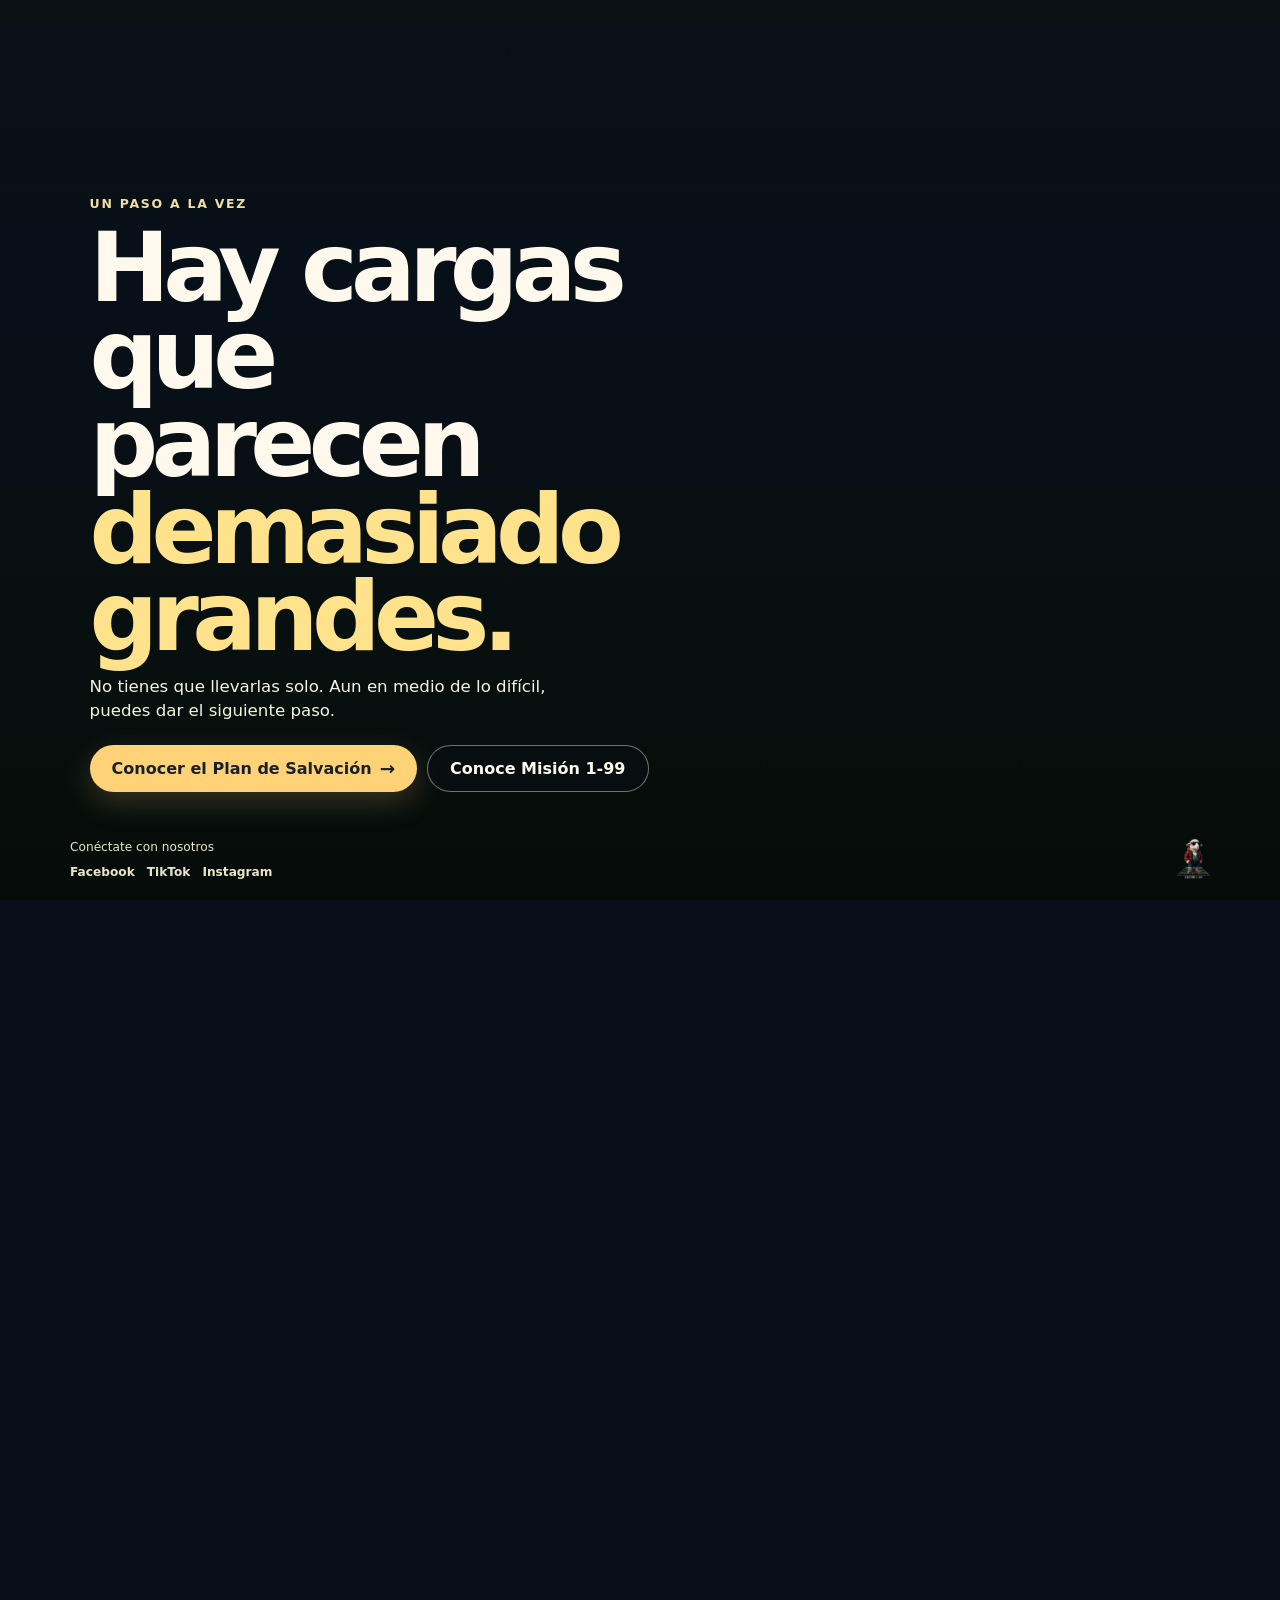
==== commit d41c43ef: "Aplicado logos, redes sociales, y portada principal" ====
--- a/index.html
+++ b/index.html
@@ -4,15 +4,40 @@
   <meta charset="utf-8">
   <meta name="viewport" content="width=device-width, initial-scale=1">
   <meta name="theme-color" content="#07101a">
-  <meta name="description" content="Una breve experiencia sobre el evangelio de Jesús.">
-  <title>El Camino</title>
+  <meta name="description" content="Misión 1-99: una experiencia de esperanza, fe y consolidación.">
+  <title>Misión 1-99 — El Camino</title>
   <link rel="stylesheet" href="styles.css">
 </head>
 <body>
+  <section class="screen cover-screen active" data-screen="0" aria-label="Portada de Misión 1-99">
+    <div class="background cover-ant" aria-hidden="true"></div>
+    <div class="overlay cover-overlay" aria-hidden="true"></div>
+    <header class="cover-top" aria-label="Misión 1-99"></header>
+    <main class="cover-content">
+      <p class="cover-kicker">Un paso a la vez</p>
+      <h1>Hay cargas que parecen <em>demasiado grandes.</em></h1>
+      <p class="cover-message">No tienes que llevarlas solo. Aun en medio de lo difícil, puedes dar el siguiente paso.</p>
+      <div class="cover-actions">
+        <button class="primary" data-next="1">Conocer el Plan de Salvación <b>→</b></button>
+        <a class="secondary cover-link" href="https://www.mision1-99.com/" target="_blank" rel="noopener">Conoce Misión 1-99</a>
+      </div>
+    </main>
+    <footer class="cover-footer" id="ministerio">
+      <span>Conéctate con nosotros</span>
+      <nav class="cover-socials" aria-label="Redes sociales de Misión 1-99">
+        <a href="https://www.facebook.com/share/1DutG9aLMu/" target="_blank" rel="noopener">Facebook</a>
+        <a href="https://vm.tiktok.com/ZS9S14Wb5ex8h-AvxWf/" target="_blank" rel="noopener">TikTok</a>
+        <a href="https://www.instagram.com/evang.sinlimites_mision1_99?igsi=MTFxd2NkYTM2cTZpdQ==" target="_blank" rel="noopener">Instagram</a>
+      </nav>
+      <img src="img/logo-mision1-99.png" alt="Misión 1-99" class="cover-logo">
+    </footer>
+  </section>
+
   <section class="screen screen-one active" data-screen="1" aria-label="Todos hemos fallado">
     <div class="background photo-near" aria-hidden="true"></div>
     <div class="background photo-far" aria-hidden="true"></div>
     <div class="overlay cold-overlay" aria-hidden="true"></div>
+    <button class="back" data-back aria-label="Volver a la portada">←</button>
     <div class="top"><span class="brand">El Camino — Misión 1-99</span><span class="counter">01 / 05</span></div>
     <div class="progress"><i class="filled"></i><i></i><i></i><i></i><i></i></div>
     <main>
@@ -111,10 +136,11 @@
       <div class="bottom-block">
         <p>Si deseas conocer más, hablar con alguien o hacer una oración, no tienes que hacerlo solo.</p>
         <div class="actions">
-          <a class="primary" href="https://maps.app.goo.gl/W3BTxCAauCvsxBAT7" target="_blank" rel="noopener">Visitar la iglesia</a>
+          <a class="primary" href="https://forms.google.com" id="formulario-de-consolidacion" target="_blank" rel="noopener">Déjanos tu nombre</a>
           <a class="secondary" href="https://www.biblegateway.com/passage/?search=Juan%201&version=RVR1960" target="_blank" rel="noopener">Leer el Evangelio de Juan</a>
           <button class="secondary" data-next="7">Guía de oración</button>
         </div>
+        <small class="form-note">Próximamente conectaremos aquí el formulario de consolidación.</small>
       </div>
     </main>
   </section>
@@ -143,13 +169,13 @@
         <div class="prayer-social-row">
           <img src="img/logo-solo.png" alt="Misión 1-99" class="social-logo">
           <div class="social-links" aria-label="Redes sociales del ministerio">
-            <a href="https://www.facebook.com/" target="_blank" rel="noopener" aria-label="Facebook">
+            <a href="https://www.facebook.com/share/1DutG9aLMu/" target="_blank" rel="noopener" aria-label="Facebook">
               <svg class="icon" viewBox="0 0 24 24"><path d="M22 12c0-5.52-4.48-10-10-10S2 6.48 2 12c0 4.84 3.44 8.87 8 9.8V15H8v-3h2V9.5C10 7.57 11.57 6 13.5 6H16v3h-2c-.55 0-1 .45-1 1v2h3v3h-3v6.95c4.56-.93 8-4.96 8-9.75z"/></svg>
             </a>
-            <a href="https://www.tiktok.com/@evangelismo_sin_limites?is_from_webapp=1&sender_device=pc" target="_blank" rel="noopener" aria-label="TikTok">
+            <a href="https://vm.tiktok.com/ZS9S14Wb5ex8h-AvxWf/" target="_blank" rel="noopener" aria-label="TikTok">
               <svg class="icon" viewBox="0 0 24 24"><path d="M12.53.02C13.84 0 15.14.01 16.44 0c.08 1.53.63 3.09 1.75 4.17 1.12 1.11 2.7 1.62 4.24 1.79v4.03c-1.44-.07-2.88-.56-4.05-1.42-.31-.23-.6-.48-.86-.76v7.26c0 5.44-4.87 9.53-10.27 8.58C4.05 23.1 1.28 18.86 2.37 13.9 3.23 10 7.11 7.15 11.1 7.78c.03.73.02 1.46.02 2.19-2.9-.88-6.1.95-6.63 3.93-.66 3.76 2.5 7.17 6.26 6.5 2.55-.45 4.23-2.73 4.19-5.32.02-5.02.01-10.04.01-15.06h-2.42z"/></svg>
             </a>
-            <a href="https://www.instagram.com/" target="_blank" rel="noopener" aria-label="Instagram">
+            <a href="https://www.instagram.com/evang.sinlimites_mision1_99?igsi=MTFxd2NkYTM2cTZpdQ==" target="_blank" rel="noopener" aria-label="Instagram">
               <svg class="icon" viewBox="0 0 24 24"><path d="M12 2.163c3.204 0 3.584.012 4.85.07 3.252.148 4.771 1.691 4.919 4.919.058 1.265.069 1.645.069 4.849 0 3.205-.012 3.584-.069 4.849-.149 3.225-1.664 4.771-4.919 4.919-1.266.058-1.644.07-4.85.07-3.204 0-3.584-.012-4.849-.07-3.26-.149-4.771-1.699-4.919-4.92-.058-1.265-.07-1.644-.07-4.849 0-3.204.013-3.583.07-4.849.149-3.227 1.664-4.771 4.919-4.919 1.266-.057 1.645-.069 4.849-.069zM12 0C8.741 0 8.333.014 7.053.072 2.695.272.273 2.69.073 7.051.014 8.333 0 8.741 0 12c0 3.259.014 3.668.072 4.948.2 4.358 2.618 6.78 6.98 6.98 1.281.058 1.689.072 4.948.072 3.259 0 3.668-.014 4.948-.072 4.354-.2 6.782-2.618 6.979-6.98.059-1.28.073-1.689.073-4.948 0-3.259-.014-3.667-.072-4.947-.196-4.354-2.617-6.78-6.979-6.98C15.668.014 15.259 0 12 0zm0 5.838a6.162 6.162 0 100 12.324 6.162 6.162 0 000-12.324zM12 16a4 4 0 110-8 4 4 0 010 8zm6.406-11.845a1.44 1.44 0 100 2.881 1.44 1.44 0 000-2.881z"/></svg>
             </a>
           </div>
--- a/styles.css
+++ b/styles.css
@@ -7,6 +7,21 @@
 .background,.overlay { position:absolute; inset:0; pointer-events:none; }
 .background { z-index:-4; background-color:var(--night); background-position:center; background-size:cover; background-repeat:no-repeat; }
 .overlay { z-index:-3; }
+.cover-screen { background:#1c271e; }
+.cover-ant { background-image:url("img/hormiga.png"); background-position:center; }
+.cover-overlay { background:linear-gradient(180deg,rgba(10,18,10,.35),rgba(7,15,9,.05) 33%,rgba(7,15,9,.7) 78%,rgba(5,11,7,.94)); }
+.cover-top { min-height:20px; }
+.cover-logo { width:clamp(105px,18vw,170px); height:42px; object-fit:contain; object-position:right center; }
+.cover-content { margin:auto 0 0; padding-top:30px; }
+.cover-kicker { color:#f4dda4; font-size:.78rem; font-weight:800; letter-spacing:.14em; text-transform:uppercase; }
+.cover-content h1 { max-width:620px; font-size:clamp(3rem,8vw,6rem); }
+.cover-content h1 em { color:#ffe38c; }
+.cover-message { max-width:460px; color:#f3f5df; }
+.cover-actions { display:flex; flex-wrap:wrap; gap:10px; }
+.cover-actions .primary,.cover-actions .secondary { margin-top:21px; }
+.cover-link { background:rgba(11,24,14,.46); color:#fffced; border-color:rgba(255,250,220,.55); }
+.cover-footer { display:grid; grid-template-columns:1fr auto; align-items:center; gap:8px 14px; padding:18px clamp(22px,6vw,70px) max(20px,env(safe-area-inset-bottom)); color:#e9e5c8; font-size:.76rem; }.cover-footer .cover-logo { grid-column:2; grid-row:1 / span 2; justify-self:end; }
+.cover-socials { display:flex; gap:12px; }.cover-socials a { color:inherit; font-weight:750; text-decoration:none; }.cover-socials a:hover { color:#ffe38c; }
 .photo-near { background-image:url("img/pantalla1.1.png"); transform:scale(1.04); animation:drift 14s ease-in-out infinite alternate; }
 .photo-far { background-image:url("img/pantalla1.2.png"); background-position:47% 68%; opacity:0; transform:scale(1.06); transition:opacity 1.15s ease; }
 .cold-overlay { background:linear-gradient(180deg,rgba(2,7,13,.77),rgba(3,10,17,.14) 34%,rgba(3,10,17,.43) 56%,rgba(3,10,17,.96)); }
@@ -23,7 +38,8 @@
 h1 { max-width:680px; margin:15px 0 19px; font-size:clamp(3rem,10vw,6.8rem); letter-spacing:-.07em; line-height:.91; } h1 em { color:var(--gold); font-style:normal; }
 blockquote { max-width:550px; margin:0 0 20px; padding:4px 0 4px 16px; border-left:2px solid var(--gold); color:#fffdf6; font-family:Georgia,"Times New Roman",serif; font-size:clamp(1.06rem,2.4vw,1.3rem); line-height:1.42; } cite { display:block; margin-top:7px; color:var(--gold); font-family:inherit; font-size:.75rem; font-style:normal; font-weight:700; letter-spacing:.1em; text-transform:uppercase; }
 p { max-width:530px; margin:0; color:var(--muted); font-size:clamp(1rem,2.3vw,1.12rem); line-height:1.62; }
-.bottom-block { margin-top:0; }.range-control { display:flex; align-items:center; gap:12px; width:max-content; max-width:100%; margin-top:23px; padding:8px 10px 8px 16px; border:1px solid rgba(255,255,255,.2); border-radius:99px; background:rgba(6,15,25,.52); color:#e8edf3; font-size:.82rem; font-weight:650; }.range-control input { width:min(115px,24vw); accent-color:var(--gold); cursor:ew-resize; touch-action:pan-x; }.bottom-block small { display:block; min-height:19px; margin-top:8px; color:var(--gold); font-size:.82rem; }
+.bottom-block { margin-top:0; }.range-control { display:flex; align-items:center; gap:12px; width:max-content; max-width:100%; margin-top:23px; padding:8px 10px 8px 16px; border:1px solid rgba(255,255,255,.2); border-radius:99px; background:rgba(6,15,25,.52); color:#e8edf3; font-size:.82rem; font-weight:650; }.range-control input { width:min(115px,24vw); accent-color:var(--gold); cursor:ew-resize; touch-action:pan-x; }.bottom-block small { display:block; min-height:19px; margin-top:8px; color:var(--gold); font-size:.84rem; }.form-note { max-width:340px; color:#fff0be !important; line-height:1.3; }
+#distance-message { font-size:.92rem; }
 .primary,.secondary,.restart { display:inline-flex; align-items:center; justify-content:center; min-height:51px; margin-top:17px; padding:0 22px; border:0; border-radius:99px; background:var(--gold); color:var(--ink); font-weight:850; text-decoration:none; cursor:pointer; box-shadow:0 10px 30px rgba(255,211,118,.2); }.primary b { margin-left:8px; font-size:1.15em; }.primary:hover { transform:translateY(-2px); }.primary:disabled { cursor:wait; opacity:.7; }.secondary,.restart { border:1px solid rgba(255,255,255,.42); background:rgba(8,16,24,.32); color:var(--paper); box-shadow:none; }.actions { display:flex; flex-wrap:wrap; gap:10px; }.actions .primary,.actions .secondary { margin-top:18px; }.restart { margin-top:16px; min-height:42px; }
 .chasm { opacity:0; transition:opacity .38s ease; }.chasm-start { background-image:url("img/pantalla2.1.png"); opacity:1; }.chasm-jump { background-image:url("img/pantalla2.2.png"); }.chasm-fall { background-image:url("img/pantalla2.3.png"); }.chasm-overlay { background:linear-gradient(180deg,rgba(2,7,13,.75),rgba(3,10,17,.16) 38%,rgba(3,10,17,.4) 62%,rgba(3,10,17,.94)); }.screen-two.is-jumping .chasm-start,.screen-two.is-falling .chasm-start { opacity:0; }.screen-two.is-jumping .chasm-jump { opacity:1; }.screen-two.is-falling .chasm-fall { opacity:1; }
 .screen-two main { margin-top:20px; }.screen-two h1 { font-size:clamp(2.6rem,8vw,5.9rem); }.screen-two .bottom-block { position:absolute; right:clamp(22px,7vw,108px); bottom:max(32px,env(safe-area-inset-bottom)); left:clamp(22px,7vw,108px); }
@@ -47,6 +63,18 @@
   .prayer-card p { margin-top:9px; line-height:1.35; }
 }
 @media (max-width:600px) { main { margin:4px 0 0; padding:12px 22px 24px; } h1 { margin:12px 0 14px; font-size:clamp(2.65rem,12vw,3.7rem); line-height:.94; } blockquote { margin-bottom:14px; font-size:.98rem; line-height:1.35; } cite { margin-top:5px; } p { font-size:.95rem; line-height:1.48; }.screen-one .bottom-block,.screen-three .bottom-block,.screen-four .bottom-block,.screen-five .bottom-block,.screen-final .bottom-block { position:absolute; right:22px; bottom:max(24px,env(safe-area-inset-bottom)); left:22px; }.range-control { margin-top:17px; }.screen-two main { margin-top:8px; }.screen-two h1 { font-size:clamp(2.3rem,10vw,3.3rem); }.screen-two .bottom-block { right:22px; bottom:max(24px,env(safe-area-inset-bottom)); left:22px; }.chasm { background-position:center 46%; background-size:100% auto; }.photo-near { background-position:60% center; }.photo-far { background-position:47% 68%; background-size:auto 122%; }.screen-three h1,.screen-four h1,.screen-five h1,.screen-final h1 { font-size:clamp(2.45rem,10.5vw,3.55rem); }.choice-row { margin-top:13px; }.choice-row span { padding:11px 13px; }.screen-final .bottom-block { bottom:18px; } }
+
+@media (max-width:600px) {
+  .cover-top { min-height:14px; }
+  .cover-logo { width:112px; height:38px; }
+  .cover-content { padding-top:20px; }
+  .cover-content h1 { font-size:clamp(2.5rem,11vw,3.45rem); }
+  .cover-message { max-width:310px; }
+  .cover-actions { display:grid; max-width:290px; }
+  .cover-actions .primary,.cover-actions .secondary { width:100%; margin-top:12px; }
+  .cover-footer { align-items:center; gap:6px 10px; padding-bottom:max(17px,env(safe-area-inset-bottom)); }
+  .cover-socials { gap:16px; }
+}
 @media (prefers-reduced-motion:reduce) { *,*::before,*::after { animation-duration:.01ms !important; transition-duration:.01ms !important; } }
 
 /* En móvil conservamos la escena completa de las pantallas cálidas. */
@@ -64,10 +92,25 @@
 @media (max-width:600px) {
   .screen-prayer .top { padding-top:14px; }
   .screen-prayer .progress { padding-top:12px; padding-bottom:8px; }
-  .screen-prayer .prayer-content { flex-grow: 1; display: flex; flex-direction: column; margin-top: 0; padding-top: 12px; padding-bottom: max(24px, env(safe-area-inset-bottom)); }
+  .screen-prayer .prayer-content {
+    flex-grow:1;
+    display:grid;
+    grid-template-rows:auto 1fr auto;
+    margin-top:0;
+    padding-top:clamp(20px, 5vh, 38px);
+    padding-bottom:max(20px, env(safe-area-inset-bottom));
+  }
+  .screen-prayer .prayer-header { transform:translateY(8px); }
   .screen-prayer h1 { margin:8px 0 8px; font-size:clamp(2rem,9.3vw,2.7rem); }
   .screen-prayer .prayer-intro { font-size:.8rem; line-height:1.28; }
-  .screen-prayer .prayer-card { margin-top: auto; margin-bottom: auto; padding: 11px 13px; border-radius: 12px; transform: translateY(-25px); }
+  .screen-prayer .prayer-card {
+    align-self:center;
+    width:100%;
+    margin:0;
+    padding:11px 13px;
+    border-radius:12px;
+    transform:translateY(4px);
+  }
   .screen-prayer .prayer-card label { font-size:.9rem; }
   .screen-prayer .prayer-card p { margin-top:7px; font-size:.79rem; line-height:1.27; }
   .screen-prayer .prayer-address { margin-top:10px; font-size:.7rem; text-align: center; display: block; width: 100%; }
@@ -82,4 +125,3 @@
 .social-logo { height: 34px; width: 34px; object-fit: contain; opacity: 0.85; }
 .prayer-footer { text-align: center; }
 .prayer-footer .restart { margin-top: 10px; }
-
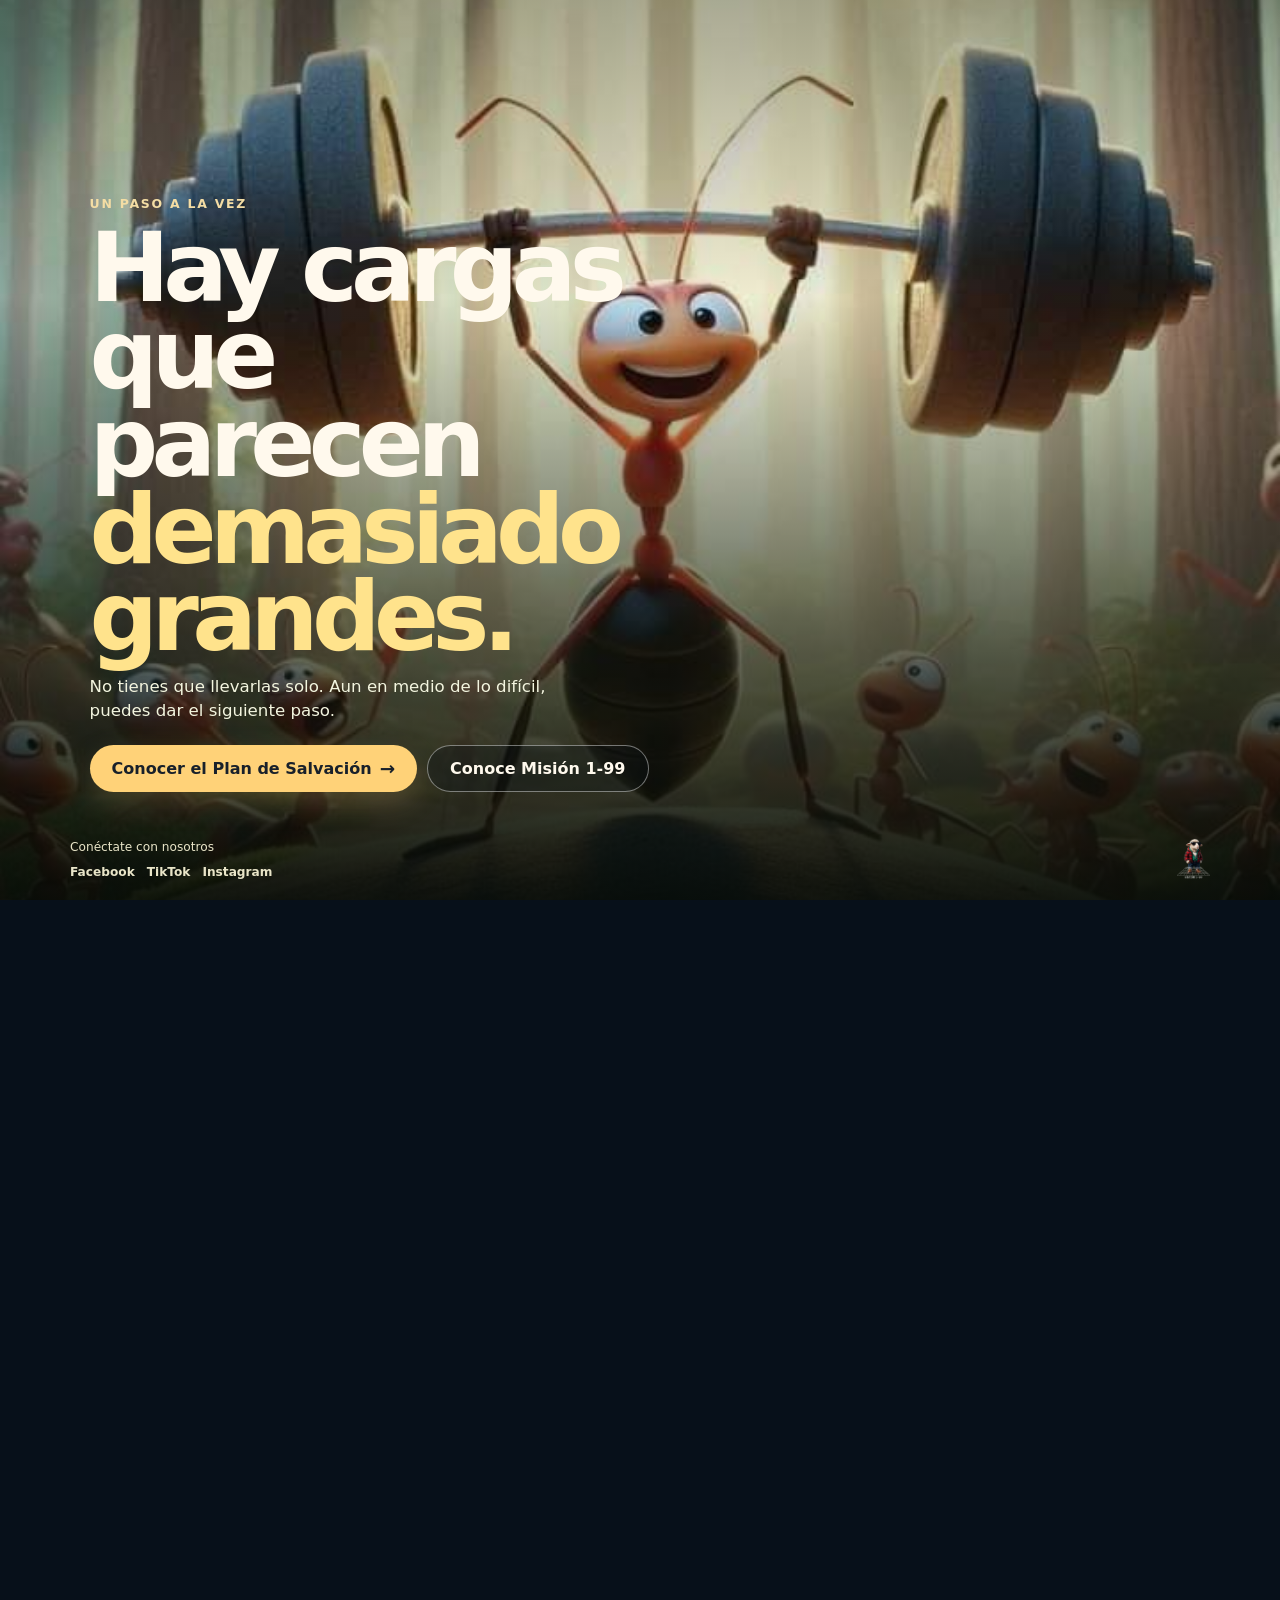
==== commit 4d908cf8: "Integracion de formulario" ====
--- a/index.html
+++ b/index.html
@@ -136,7 +136,7 @@
       <div class="bottom-block">
         <p>Si deseas conocer más, hablar con alguien o hacer una oración, no tienes que hacerlo solo.</p>
         <div class="actions">
-          <a class="primary" href="https://forms.google.com" id="formulario-de-consolidacion" target="_blank" rel="noopener">Déjanos tu nombre</a>
+          <a class="primary" href="https://docs.google.com/forms/d/e/1FAIpQLSef5-OGe3B_pmPhz6krQ3GaWFehPexag0NK4p2bwS2BpCPXAw/viewform?usp=header" id="formulario-de-consolidacion" target="_blank" rel="noopener">Déjanos tu nombre</a>
           <a class="secondary" href="https://www.biblegateway.com/passage/?search=Juan%201&version=RVR1960" target="_blank" rel="noopener">Leer el Evangelio de Juan</a>
           <button class="secondary" data-next="7">Guía de oración</button>
         </div>
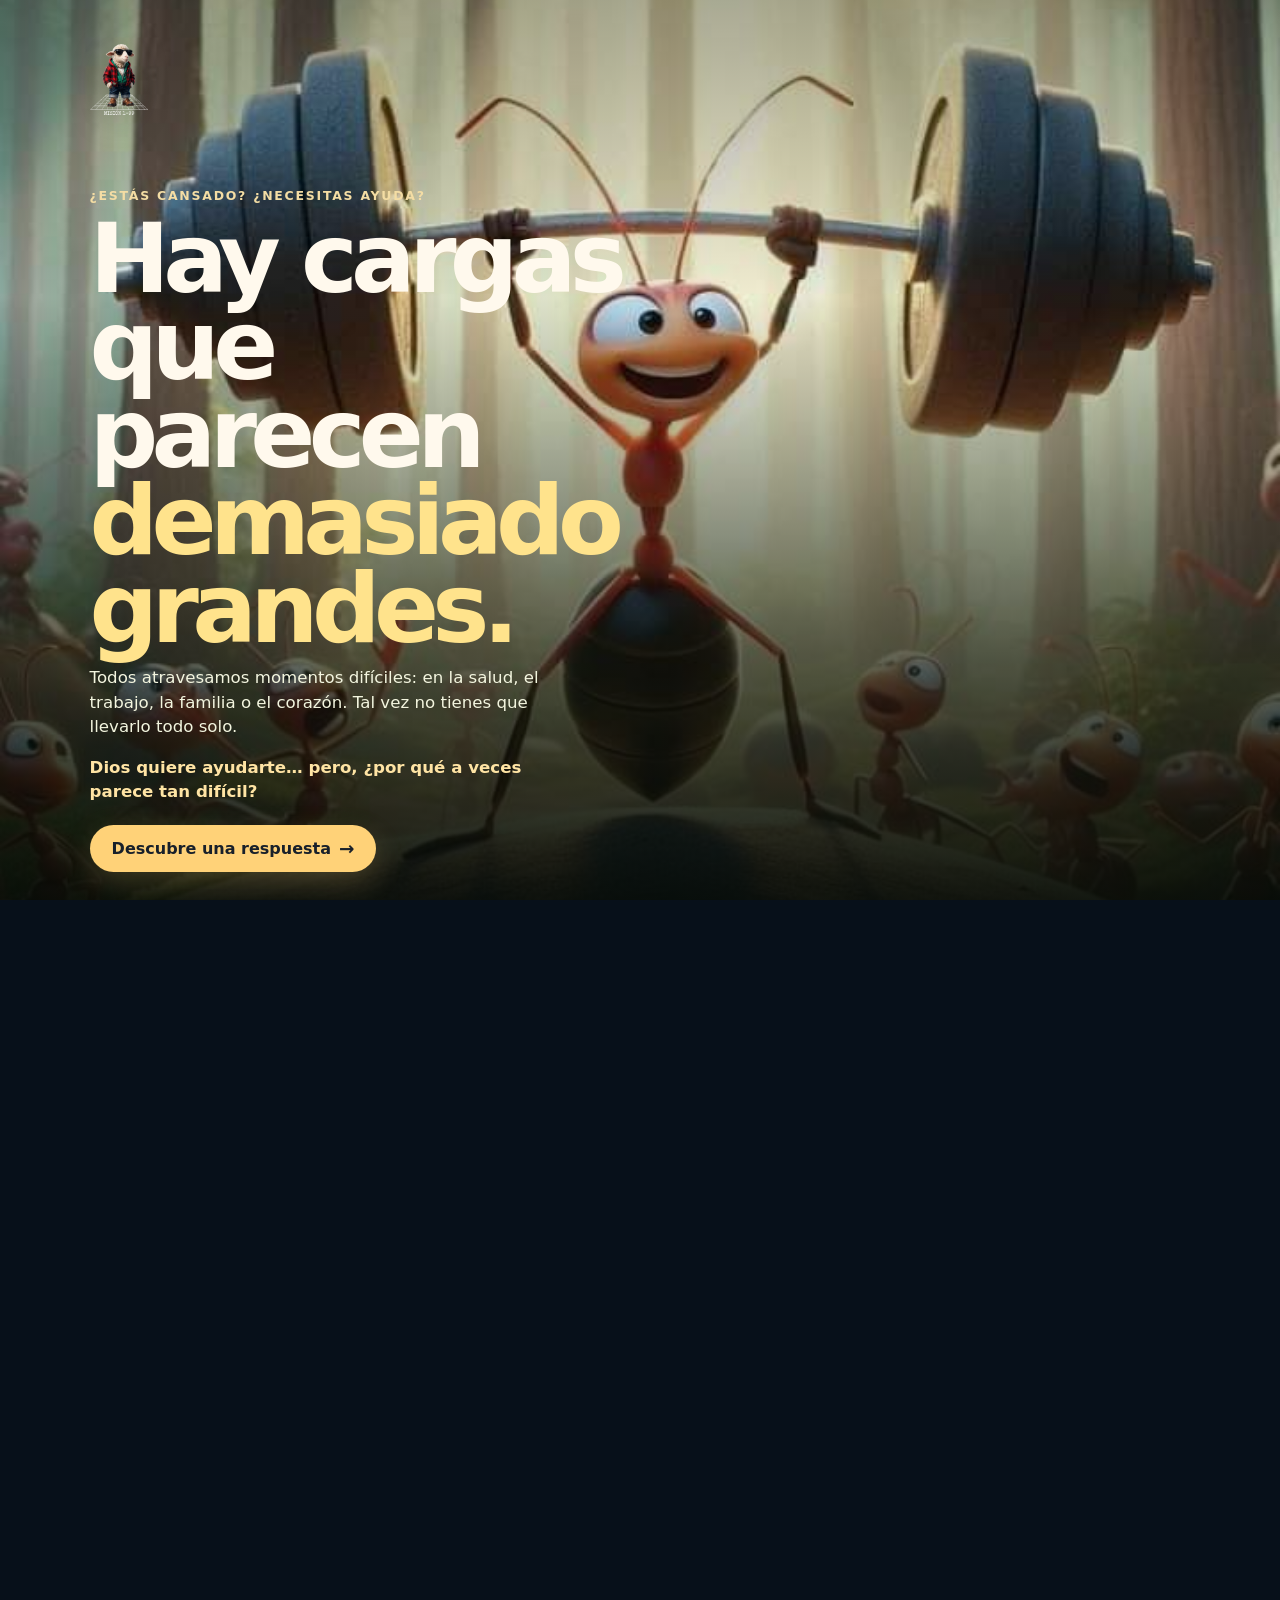
==== commit 94d001f1: "Portada, estilos y logos web" ====
--- a/index.html
+++ b/index.html
@@ -12,25 +12,18 @@
   <section class="screen cover-screen active" data-screen="0" aria-label="Portada de Misión 1-99">
     <div class="background cover-ant" aria-hidden="true"></div>
     <div class="overlay cover-overlay" aria-hidden="true"></div>
-    <header class="cover-top" aria-label="Misión 1-99"></header>
+    <header class="cover-top" aria-label="Misión 1-99">
+      <img src="img/logo-mision1-99-web.png" alt="Misión 1-99" class="cover-logo">
+    </header>
     <main class="cover-content">
-      <p class="cover-kicker">Un paso a la vez</p>
+      <p class="cover-kicker">¿Estás cansado? ¿Necesitas ayuda?</p>
       <h1>Hay cargas que parecen <em>demasiado grandes.</em></h1>
-      <p class="cover-message">No tienes que llevarlas solo. Aun en medio de lo difícil, puedes dar el siguiente paso.</p>
+      <p class="cover-message">Todos atravesamos momentos difíciles: en la salud, el trabajo, la familia o el corazón. Tal vez no tienes que llevarlo todo solo.</p>
+      <p class="cover-question">Dios quiere ayudarte… pero, ¿por qué a veces parece tan difícil?</p>
       <div class="cover-actions">
-        <button class="primary" data-next="1">Conocer el Plan de Salvación <b>→</b></button>
-        <a class="secondary cover-link" href="https://www.mision1-99.com/" target="_blank" rel="noopener">Conoce Misión 1-99</a>
-      </div>
-    </main>
-    <footer class="cover-footer" id="ministerio">
-      <span>Conéctate con nosotros</span>
-      <nav class="cover-socials" aria-label="Redes sociales de Misión 1-99">
-        <a href="https://www.facebook.com/share/1DutG9aLMu/" target="_blank" rel="noopener">Facebook</a>
-        <a href="https://vm.tiktok.com/ZS9S14Wb5ex8h-AvxWf/" target="_blank" rel="noopener">TikTok</a>
-        <a href="https://www.instagram.com/evang.sinlimites_mision1_99?igsi=MTFxd2NkYTM2cTZpdQ==" target="_blank" rel="noopener">Instagram</a>
-      </nav>
-      <img src="img/logo-mision1-99.png" alt="Misión 1-99" class="cover-logo">
-    </footer>
+        <button class="primary" data-next="1">Descubre una respuesta <b>→</b></button>
+      </div>
+    </main>
   </section>
 
   <section class="screen screen-one active" data-screen="1" aria-label="Todos hemos fallado">
@@ -38,8 +31,8 @@
     <div class="background photo-far" aria-hidden="true"></div>
     <div class="overlay cold-overlay" aria-hidden="true"></div>
     <button class="back" data-back aria-label="Volver a la portada">←</button>
-    <div class="top"><span class="brand">El Camino — Misión 1-99</span><span class="counter">01 / 05</span></div>
-    <div class="progress"><i class="filled"></i><i></i><i></i><i></i><i></i></div>
+    <div class="top"><span class="brand">El Camino — Misión 1-99</span><span class="counter">01 / 06</span></div>
+    <div class="progress"><i class="filled"></i><i></i><i></i><i></i><i></i><i></i></div>
     <main>
       <span class="eyebrow">Romanos 3:23</span>
       <h1>Todos hemos <em>fallado.</em></h1>
@@ -59,8 +52,8 @@
     <div class="background chasm chasm-fall" aria-hidden="true"></div>
     <div class="overlay chasm-overlay" aria-hidden="true"></div>
     <button class="back" data-back aria-label="Volver a la pantalla anterior">←</button>
-    <div class="top"><span class="brand">El Camino — Misión 1-99</span><span class="counter">02 / 05</span></div>
-    <div class="progress"><i class="filled"></i><i class="filled"></i><i></i><i></i><i></i></div>
+    <div class="top"><span class="brand">El Camino — Misión 1-99</span><span class="counter">02 / 06</span></div>
+    <div class="progress"><i class="filled"></i><i class="filled"></i><i></i><i></i><i></i><i></i></div>
     <main>
       <span class="eyebrow">Romanos 6:23</span>
       <h1>El problema tiene <em>consecuencias.</em></h1>
@@ -69,7 +62,7 @@
       <div class="bottom-block">
         <small id="attempt-message" aria-live="polite">Hay una distancia que no podemos cruzar solos.</small>
         <button class="primary" id="attempt-crossing">Intentar cruzar <b>→</b></button>
-        <button class="primary next-after-attempt" data-next="3" hidden>Ver la esperanza <b>→</b></button>
+        <button class="secondary next-after-attempt" data-next="3" hidden>Continuar hacia la esperanza <b>→</b></button>
       </div>
     </main>
   </section>
@@ -77,8 +70,8 @@
   <section class="screen screen-three warm" data-screen="3" aria-label="El amor de Dios">
     <div class="background bridge" aria-hidden="true"></div><div class="overlay warm-overlay" aria-hidden="true"></div>
     <button class="back" data-back aria-label="Volver a la pantalla anterior">←</button>
-    <div class="top"><span class="brand">El Camino — Misión 1-99</span><span class="counter">03 / 05</span></div>
-    <div class="progress"><i class="filled"></i><i class="filled"></i><i class="filled"></i><i></i><i></i></div>
+    <div class="top"><span class="brand">El Camino — Misión 1-99</span><span class="counter">03 / 06</span></div>
+    <div class="progress"><i class="filled"></i><i class="filled"></i><i class="filled"></i><i></i><i></i><i></i></div>
     <main>
       <span class="eyebrow">Juan 3:16</span>
       <h1>Pero Dios no nos dejó <em>así.</em></h1>
@@ -93,8 +86,8 @@
   <section class="screen screen-four warm" data-screen="4" aria-label="La respuesta">
     <div class="background response" aria-hidden="true"></div><div class="overlay warm-overlay" aria-hidden="true"></div>
     <button class="back" data-back aria-label="Volver a la pantalla anterior">←</button>
-    <div class="top"><span class="brand">El Camino — Misión 1-99</span><span class="counter">04 / 05</span></div>
-    <div class="progress"><i class="filled"></i><i class="filled"></i><i class="filled"></i><i class="filled"></i><i></i></div>
+    <div class="top"><span class="brand">El Camino — Misión 1-99</span><span class="counter">04 / 06</span></div>
+    <div class="progress"><i class="filled"></i><i class="filled"></i><i class="filled"></i><i class="filled"></i><i></i><i></i></div>
     <main>
       <span class="eyebrow">Romanos 10:9</span>
       <h1>La respuesta es <em>personal.</em></h1>
@@ -102,7 +95,7 @@
       <div class="bottom-block">
         <p>Dios invita a responder con fe, reconociendo a Jesús como Señor.</p>
         <div class="choice-row" aria-label="Formas de responder">
-          <span>Creer en Jesús</span><span>Confesarlo</span>
+          <span>Arrepentirse de corazón</span><span>Creer en Jesús</span><span>Confesarlo</span>
         </div>
         <button class="primary" data-next="5">Continuar <b>→</b></button>
       </div>
@@ -112,8 +105,8 @@
   <section class="screen screen-five warm" data-screen="5" aria-label="Una nueva vida">
     <div class="background new-life" aria-hidden="true"></div><div class="overlay warm-overlay" aria-hidden="true"></div>
     <button class="back" data-back aria-label="Volver a la pantalla anterior">←</button>
-    <div class="top"><span class="brand">El Camino — Misión 1-99</span><span class="counter">05 / 05</span></div>
-    <div class="progress"><i class="filled"></i><i class="filled"></i><i class="filled"></i><i class="filled"></i><i class="filled"></i></div>
+    <div class="top"><span class="brand">El Camino — Misión 1-99</span><span class="counter">05 / 06</span></div>
+    <div class="progress"><i class="filled"></i><i class="filled"></i><i class="filled"></i><i class="filled"></i><i class="filled"></i><i></i></div>
     <main>
       <span class="eyebrow">2 Corintios 5:17</span>
       <h1>Una <em>vida nueva.</em></h1>
@@ -128,19 +121,15 @@
   <section class="screen screen-final warm" data-screen="6" aria-label="La invitación">
     <div class="background invitation" aria-hidden="true"></div><div class="overlay warm-overlay" aria-hidden="true"></div>
     <button class="back" data-back aria-label="Volver a la pantalla anterior">←</button>
-    <div class="top"><span class="brand">El Camino — Misión 1-99</span><span class="counter">Final</span></div>
-    <div class="progress"><i class="filled"></i><i class="filled"></i><i class="filled"></i><i class="filled"></i><i class="filled"></i></div>
+    <div class="top"><span class="brand">El Camino — Misión 1-99</span><span class="counter">06 / 06</span></div>
+    <div class="progress"><i class="filled"></i><i class="filled"></i><i class="filled"></i><i class="filled"></i><i class="filled"></i><i class="filled"></i></div>
     <main>
       <span class="eyebrow">El siguiente paso</span>
       <h1>Jesús sigue llamando <em>hoy.</em></h1>
       <div class="bottom-block">
         <p>Si deseas conocer más, hablar con alguien o hacer una oración, no tienes que hacerlo solo.</p>
-        <div class="actions">
-          <a class="primary" href="https://docs.google.com/forms/d/e/1FAIpQLSef5-OGe3B_pmPhz6krQ3GaWFehPexag0NK4p2bwS2BpCPXAw/viewform?usp=header" id="formulario-de-consolidacion" target="_blank" rel="noopener">Déjanos tu nombre</a>
-          <a class="secondary" href="https://www.biblegateway.com/passage/?search=Juan%201&version=RVR1960" target="_blank" rel="noopener">Leer el Evangelio de Juan</a>
-          <button class="secondary" data-next="7">Guía de oración</button>
-        </div>
-        <small class="form-note">Próximamente conectaremos aquí el formulario de consolidación.</small>
+        <p class="final-reflection">Jesús te invita a acercarte a Él con honestidad. Puede sanar tu corazón y darte un nuevo comienzo.</p>
+        <button class="primary" data-next="7">Guía de oración <b>→</b></button>
       </div>
     </main>
   </section>
@@ -149,7 +138,7 @@
     <div class="background prayer-background" aria-hidden="true"></div><div class="overlay prayer-overlay" aria-hidden="true"></div>
     <button class="back" data-back aria-label="Volver a la pantalla anterior">←</button>
     <div class="top"><span class="brand">El Camino — Misión 1-99</span><span class="counter">Oración</span></div>
-    <div class="progress"><i class="filled"></i><i class="filled"></i><i class="filled"></i><i class="filled"></i><i class="filled"></i></div>
+    <div class="progress"><i class="filled"></i><i class="filled"></i><i class="filled"></i><i class="filled"></i><i class="filled"></i><i class="filled"></i></div>
     <main class="prayer-content">
       <div class="prayer-header">
         <span class="eyebrow">Un momento con Dios</span>
@@ -165,24 +154,35 @@
         <p class="amen">Yo lo creo. Amén.</p>
       </div>
       <div class="prayer-footer">
-        <button class="restart" data-next="1">Volver a empezar</button>
-        <div class="prayer-social-row">
-          <img src="img/logo-solo.png" alt="Misión 1-99" class="social-logo">
-          <div class="social-links" aria-label="Redes sociales del ministerio">
-            <a href="https://www.facebook.com/share/1DutG9aLMu/" target="_blank" rel="noopener" aria-label="Facebook">
-              <svg class="icon" viewBox="0 0 24 24"><path d="M22 12c0-5.52-4.48-10-10-10S2 6.48 2 12c0 4.84 3.44 8.87 8 9.8V15H8v-3h2V9.5C10 7.57 11.57 6 13.5 6H16v3h-2c-.55 0-1 .45-1 1v2h3v3h-3v6.95c4.56-.93 8-4.96 8-9.75z"/></svg>
-            </a>
-            <a href="https://vm.tiktok.com/ZS9S14Wb5ex8h-AvxWf/" target="_blank" rel="noopener" aria-label="TikTok">
-              <svg class="icon" viewBox="0 0 24 24"><path d="M12.53.02C13.84 0 15.14.01 16.44 0c.08 1.53.63 3.09 1.75 4.17 1.12 1.11 2.7 1.62 4.24 1.79v4.03c-1.44-.07-2.88-.56-4.05-1.42-.31-.23-.6-.48-.86-.76v7.26c0 5.44-4.87 9.53-10.27 8.58C4.05 23.1 1.28 18.86 2.37 13.9 3.23 10 7.11 7.15 11.1 7.78c.03.73.02 1.46.02 2.19-2.9-.88-6.1.95-6.63 3.93-.66 3.76 2.5 7.17 6.26 6.5 2.55-.45 4.23-2.73 4.19-5.32.02-5.02.01-10.04.01-15.06h-2.42z"/></svg>
-            </a>
-            <a href="https://www.instagram.com/evang.sinlimites_mision1_99?igsi=MTFxd2NkYTM2cTZpdQ==" target="_blank" rel="noopener" aria-label="Instagram">
-              <svg class="icon" viewBox="0 0 24 24"><path d="M12 2.163c3.204 0 3.584.012 4.85.07 3.252.148 4.771 1.691 4.919 4.919.058 1.265.069 1.645.069 4.849 0 3.205-.012 3.584-.069 4.849-.149 3.225-1.664 4.771-4.919 4.919-1.266.058-1.644.07-4.85.07-3.204 0-3.584-.012-4.849-.07-3.26-.149-4.771-1.699-4.919-4.92-.058-1.265-.07-1.644-.07-4.849 0-3.204.013-3.583.07-4.849.149-3.227 1.664-4.771 4.919-4.919 1.266-.057 1.645-.069 4.849-.069zM12 0C8.741 0 8.333.014 7.053.072 2.695.272.273 2.69.073 7.051.014 8.333 0 8.741 0 12c0 3.259.014 3.668.072 4.948.2 4.358 2.618 6.78 6.98 6.98 1.281.058 1.689.072 4.948.072 3.259 0 3.668-.014 4.948-.072 4.354-.2 6.782-2.618 6.979-6.98.059-1.28.073-1.689.073-4.948 0-3.259-.014-3.667-.072-4.947-.196-4.354-2.617-6.78-6.979-6.98C15.668.014 15.259 0 12 0zm0 5.838a6.162 6.162 0 100 12.324 6.162 6.162 0 000-12.324zM12 16a4 4 0 110-8 4 4 0 010 8zm6.406-11.845a1.44 1.44 0 100 2.881 1.44 1.44 0 000-2.881z"/></svg>
-            </a>
-          </div>
-        </div>
-        <small class="address prayer-address">Iglesia: Jr. Mariano Nuñez 345, Juliaca 21104</small>
-      </div>
-    </main>
+        <button class="primary" data-next="8">Quiero saber más <b>→</b></button>
+      </div>
+    </main>
+  </section>
+
+  <section class="screen screen-community warm" data-screen="8" aria-label="Conoce Misión 1-99">
+    <div class="background invitation" aria-hidden="true"></div><div class="overlay warm-overlay" aria-hidden="true"></div>
+    <button class="back" data-back aria-label="Volver a la oración">←</button>
+    <div class="top"><span class="brand">Misión 1-99</span><span class="counter">Comunidad</span></div>
+    <main class="community-content">
+      <img src="img/logo-solo-web.png" alt="Logo de Misión 1-99" class="community-logo">
+      <span class="eyebrow">Sigamos conectados</span>
+      <h1>No tienes que caminar <em>solo.</em></h1>
+      <p>Somos Misión 1-99: una comunidad que quiere acompañarte a conocer más de Jesús y dar tus siguientes pasos.</p>
+      <div class="community-actions">
+        <a class="primary" href="https://docs.google.com/forms/d/e/1FAIpQLSef5-OGe3B_pmPhz6krQ3GaWFehPexag0NK4p2bwS2BpCPXAw/viewform?usp=header" target="_blank" rel="noopener">Quiero recibir orientación <b>→</b></a>
+        <a class="secondary" href="https://www.biblegateway.com/passage/?search=Juan%201&version=RVR1960" target="_blank" rel="noopener">Quiero conocer a Jesús</a>
+        <span class="secondary is-coming" aria-label="Video institucional próximamente">Conoce nuestra historia <small>Próximamente</small></span>
+      </div>
+    </main>
+    <footer class="community-footer">
+      <div class="social-links" aria-label="Redes sociales de Misión 1-99">
+        <a class="social-facebook" href="https://www.facebook.com/share/1DutG9aLMu/" target="_blank" rel="noopener" aria-label="Facebook"><svg class="icon" viewBox="0 0 24 24"><path d="M22 12c0-5.52-4.48-10-10-10S2 6.48 2 12c0 4.84 3.44 8.87 8 9.8V15H8v-3h2V9.5C10 7.57 11.57 6 13.5 6H16v3h-2c-.55 0-1 .45-1 1v2h3v3h-3v6.95c4.56-.93 8-4.96 8-9.75z"/></svg></a>
+        <a class="social-tiktok" href="https://vm.tiktok.com/ZS9S14Wb5ex8h-AvxWf/" target="_blank" rel="noopener" aria-label="TikTok"><svg class="icon" viewBox="0 0 24 24"><path d="M12.53.02C13.84 0 15.14.01 16.44 0c.08 1.53.63 3.09 1.75 4.17 1.12 1.11 2.7 1.62 4.24 1.79v4.03c-1.44-.07-2.88-.56-4.05-1.42-.31-.23-.6-.48-.86-.76v7.26c0 5.44-4.87 9.53-10.27 8.58C4.05 23.1 1.28 18.86 2.37 13.9 3.23 10 7.11 7.15 11.1 7.78c.03.73.02 1.46.02 2.19-2.9-.88-6.1.95-6.63 3.93-.66 3.76 2.5 7.17 6.26 6.5 2.55-.45 4.23-2.73 4.19-5.32.02-5.02.01-10.04.01-15.06h-2.42z"/></svg></a>
+        <a class="social-instagram" href="https://www.instagram.com/evang.sinlimites_mision1_99?igsi=MTFxd2NkYTM2cTZpdQ==" target="_blank" rel="noopener" aria-label="Instagram"><svg class="icon" viewBox="0 0 24 24"><path d="M12 2.163c3.204 0 3.584.012 4.85.07 3.252.148 4.771 1.691 4.919 4.919.058 1.265.069 1.645.069 4.849 0 3.205-.012 3.584-.069 4.849-.149 3.225-1.664 4.771-4.919 4.919-1.266.058-1.644.07-4.85.07-3.204 0-3.584-.012-4.849-.07-3.26-.149-4.771-1.699-4.919-4.92-.058-1.265-.07-1.644-.07-4.849 0-3.204.013-3.583.07-4.849.149-3.227 1.664-4.771 4.919-4.919 1.266-.057 1.645-.069 4.849-.069zM12 0C8.741 0 8.333.014 7.053.072 2.695.272.273 2.69.073 7.051.014 8.333 0 8.741 0 12c0 3.259.014 3.668.072 4.948.2 4.358 2.618 6.78 6.98 6.98 1.281.058 1.689.072 4.948.072 3.259 0 3.668-.014 4.948-.072 4.354-.2 6.782-2.618 6.979-6.98.059-1.28.073-1.689.073-4.948 0-3.259-.014-3.667-.072-4.947-.196-4.354-2.617-6.78-6.979-6.98C15.668.014 15.259 0 12 0zm0 5.838a6.162 6.162 0 100 12.324 6.162 6.162 0 000-12.324zM12 16a4 4 0 110-8 4 4 0 010 8zm6.406-11.845a1.44 1.44 0 100 2.881 1.44 1.44 0 000-2.881z"/></svg></a>
+        <span class="social-whatsapp" title="Comparte tu número de WhatsApp para activarlo" aria-label="WhatsApp próximamente"><svg class="icon" viewBox="0 0 24 24"><path d="M20.52 3.48A11.85 11.85 0 0012.07 0C5.55 0 .24 5.31.24 11.83c0 2.08.54 4.11 1.57 5.9L.14 23.82l6.25-1.64a11.81 11.81 0 005.67 1.44h.01c6.52 0 11.83-5.31 11.83-11.83 0-3.16-1.23-6.13-3.38-8.31zM12.07 21.62c-1.77 0-3.5-.48-5.01-1.39l-.36-.21-3.71.97.99-3.62-.24-.37a9.77 9.77 0 01-1.5-5.17c0-5.4 4.4-9.8 9.81-9.8 2.62 0 5.08 1.02 6.93 2.88a9.72 9.72 0 012.88 6.94c0 5.4-4.4 9.78-9.79 9.78zm5.37-7.35c-.29-.15-1.72-.85-1.98-.95-.27-.1-.47-.15-.67.15-.19.3-.76.95-.93 1.14-.17.2-.34.22-.63.07-1.7-.85-2.82-1.52-3.95-3.44-.3-.52.3-.48.86-1.6.1-.2.05-.37-.02-.52-.07-.15-.67-1.62-.91-2.22-.24-.58-.49-.5-.67-.5h-.57c-.2 0-.52.07-.8.37-.27.3-1.04 1.02-1.04 2.48 0 1.47 1.07 2.88 1.22 3.08.15.2 2.1 3.2 5.08 4.5.71.3 1.26.49 1.69.63.71.22 1.36.19 1.87.12.57-.08 1.72-.7 1.96-1.38.24-.67.24-1.25.17-1.37-.07-.13-.27-.2-.56-.34z"/></svg></span>
+      </div>
+      <button class="restart" data-next="0">Volver al inicio</button>
+    </footer>
   </section>
 
   <script>
--- a/styles.css
+++ b/styles.css
@@ -10,25 +10,24 @@
 .cover-screen { background:#1c271e; }
 .cover-ant { background-image:url("img/hormiga.png"); background-position:center; }
 .cover-overlay { background:linear-gradient(180deg,rgba(10,18,10,.35),rgba(7,15,9,.05) 33%,rgba(7,15,9,.7) 78%,rgba(5,11,7,.94)); }
-.cover-top { min-height:20px; }
-.cover-logo { width:clamp(105px,18vw,170px); height:42px; object-fit:contain; object-position:right center; }
+.cover-top { display:flex; align-items:flex-start; justify-content:flex-start; min-height:20px; padding:clamp(20px,4vw,42px) clamp(22px,7vw,108px) 0; }
+.cover-logo { width:clamp(175px,28vw,280px); height:76px; object-fit:contain; object-position:left center; filter:drop-shadow(0 5px 16px rgba(0,0,0,.28)); }
 .cover-content { margin:auto 0 0; padding-top:30px; }
 .cover-kicker { color:#f4dda4; font-size:.78rem; font-weight:800; letter-spacing:.14em; text-transform:uppercase; }
 .cover-content h1 { max-width:620px; font-size:clamp(3rem,8vw,6rem); }
 .cover-content h1 em { color:#ffe38c; }
 .cover-message { max-width:460px; color:#f3f5df; }
+.cover-question { max-width:470px; margin-top:16px; color:#ffe4a4; font-weight:700; line-height:1.45; }
 .cover-actions { display:flex; flex-wrap:wrap; gap:10px; }
 .cover-actions .primary,.cover-actions .secondary { margin-top:21px; }
 .cover-link { background:rgba(11,24,14,.46); color:#fffced; border-color:rgba(255,250,220,.55); }
-.cover-footer { display:grid; grid-template-columns:1fr auto; align-items:center; gap:8px 14px; padding:18px clamp(22px,6vw,70px) max(20px,env(safe-area-inset-bottom)); color:#e9e5c8; font-size:.76rem; }.cover-footer .cover-logo { grid-column:2; grid-row:1 / span 2; justify-self:end; }
-.cover-socials { display:flex; gap:12px; }.cover-socials a { color:inherit; font-weight:750; text-decoration:none; }.cover-socials a:hover { color:#ffe38c; }
 .photo-near { background-image:url("img/pantalla1.1.png"); transform:scale(1.04); animation:drift 14s ease-in-out infinite alternate; }
 .photo-far { background-image:url("img/pantalla1.2.png"); background-position:47% 68%; opacity:0; transform:scale(1.06); transition:opacity 1.15s ease; }
 .cold-overlay { background:linear-gradient(180deg,rgba(2,7,13,.77),rgba(3,10,17,.14) 34%,rgba(3,10,17,.43) 56%,rgba(3,10,17,.96)); }
 .farther .photo-near { opacity:0; animation:none; }.farther .photo-far { opacity:1; }
 .top { display:flex; justify-content:space-between; align-items:center; padding:20px clamp(22px,6vw,70px) 0; }
 .brand { display:inline-flex; align-items:center; gap:8px; font-weight:800; font-size:.72rem; letter-spacing:.19em; text-transform:uppercase; }
-.brand::before { content:""; display:inline-block; width:36px; height:36px; background-image:url("img/logo-solo.png"); background-size:contain; background-repeat:no-repeat; background-position:center; }
+.brand::before { content:""; display:inline-block; width:36px; height:36px; background-image:url("img/logo-solo-web.png"); background-size:contain; background-repeat:no-repeat; background-position:center; }
 .counter { font-size:.78rem; color:#d8dee5; }
 .back { position:absolute; z-index:2; top:14px; left:clamp(22px,6vw,70px); width:34px; height:34px; border:1px solid rgba(255,255,255,.34); border-radius:50%; background:rgba(6,15,25,.38); color:var(--paper); font-size:1.2rem; line-height:1; cursor:pointer; backdrop-filter:blur(6px); }.back:hover { background:rgba(255,255,255,.18); }.back:focus-visible { outline:2px solid var(--gold); outline-offset:3px; }
 .screen:has(.back) .brand { margin-left:45px; }
@@ -45,6 +44,8 @@
 .screen-two main { margin-top:20px; }.screen-two h1 { font-size:clamp(2.6rem,8vw,5.9rem); }.screen-two .bottom-block { position:absolute; right:clamp(22px,7vw,108px); bottom:max(32px,env(safe-area-inset-bottom)); left:clamp(22px,7vw,108px); }
 .warm { background:#3d210e; }.bridge { background-image:url("img/pantalla3.1.png"); }.response { background-image:url("img/pantalla4.1.png"); }.new-life { background-image:url("img/pantalla4.2.png"); }.invitation { background-image:url("img/pantalla5.png"); }.warm-overlay { background:linear-gradient(180deg,rgba(35,14,5,.68),rgba(49,20,6,.1) 37%,rgba(24,12,7,.43) 60%,rgba(10,8,8,.93)); }.warm .eyebrow,.warm h1 em,.warm cite,.warm .bottom-block small { color:#ffe2a0; }.warm .eyebrow::before { box-shadow:0 0 17px #ffe2a0; }.choice-row { display:flex; flex-wrap:wrap; gap:9px; margin-top:18px; }.choice-row span { padding:13px 15px; border:1px solid rgba(255,239,203,.48); border-radius:12px; background:rgba(53,25,9,.5); color:#fff6df; font-size:.9rem; font-weight:750; backdrop-filter:blur(7px); }.address { display:block; margin-top:11px; color:#ffe2a0; font-size:.78rem; }
 .screen-prayer { min-height:100dvh; background:#7a4b1d; }.prayer-background { background-image:url("img/pantalla.oracion.png"); }.prayer-overlay { background:linear-gradient(180deg,rgba(21,17,12,.68),rgba(60,34,10,.25) 42%,rgba(20,13,8,.84)); }.prayer-content { width:min(100%,720px); margin:20px 0 0; padding-top:0; }.prayer-content h1 { font-size:clamp(2.8rem,8vw,5.8rem); }.prayer-intro { color:#fff2d3; }.prayer-card { max-width:610px; margin-top:22px; padding:19px; border:1px solid rgba(255,236,190,.43); border-radius:16px; background:rgba(45,25,8,.52); backdrop-filter:blur(9px); }.prayer-card label { display:block; color:#fff9e9; font-family:Georgia,"Times New Roman",serif; font-size:1.08rem; }.prayer-card input { width:min(210px,58vw); border:0; border-bottom:1px solid #ffe0a0; outline:0; background:transparent; color:#fff9e9; font:inherit; }.prayer-card input::placeholder { color:#efd4a1aa; }.prayer-card p { max-width:none; margin:14px 0 0; color:#fff8e9; font-family:Georgia,"Times New Roman",serif; font-size:1rem; line-height:1.5; }.prayer-card .amen { color:#ffe2a0; font-weight:700; }.prayer-address { margin-top:22px; }
+.final-reflection { margin-top:11px; color:#fff0cb; font-size:.93em; }
+.screen-community { background:#3d210e; }.community-content { margin:16px 0 0; padding-top:0; }.community-logo { width:78px; height:78px; margin-bottom:14px; object-fit:contain; filter:drop-shadow(0 5px 18px rgba(0,0,0,.34)); }.community-content h1 { font-size:clamp(2.7rem,7vw,5.2rem); }.community-actions { display:flex; flex-wrap:wrap; gap:10px; margin-top:22px; }.community-actions .primary,.community-actions .secondary { margin-top:0; }.is-coming { cursor:default; opacity:.75; }.is-coming small { display:block; margin-left:7px; font-size:.68rem; font-weight:600; }.community-footer { display:flex; align-items:center; justify-content:space-between; gap:18px; padding:18px clamp(22px,7vw,108px) max(24px,env(safe-area-inset-bottom)); }.community-footer .restart { margin-top:0; }
 @keyframes drift { to { transform:scale(1.1) translateX(-1.4%); } }
 @media (min-width:601px) {
   .screen { height:100dvh; }
@@ -65,15 +66,14 @@
 @media (max-width:600px) { main { margin:4px 0 0; padding:12px 22px 24px; } h1 { margin:12px 0 14px; font-size:clamp(2.65rem,12vw,3.7rem); line-height:.94; } blockquote { margin-bottom:14px; font-size:.98rem; line-height:1.35; } cite { margin-top:5px; } p { font-size:.95rem; line-height:1.48; }.screen-one .bottom-block,.screen-three .bottom-block,.screen-four .bottom-block,.screen-five .bottom-block,.screen-final .bottom-block { position:absolute; right:22px; bottom:max(24px,env(safe-area-inset-bottom)); left:22px; }.range-control { margin-top:17px; }.screen-two main { margin-top:8px; }.screen-two h1 { font-size:clamp(2.3rem,10vw,3.3rem); }.screen-two .bottom-block { right:22px; bottom:max(24px,env(safe-area-inset-bottom)); left:22px; }.chasm { background-position:center 46%; background-size:100% auto; }.photo-near { background-position:60% center; }.photo-far { background-position:47% 68%; background-size:auto 122%; }.screen-three h1,.screen-four h1,.screen-five h1,.screen-final h1 { font-size:clamp(2.45rem,10.5vw,3.55rem); }.choice-row { margin-top:13px; }.choice-row span { padding:11px 13px; }.screen-final .bottom-block { bottom:18px; } }
 
 @media (max-width:600px) {
-  .cover-top { min-height:14px; }
-  .cover-logo { width:112px; height:38px; }
-  .cover-content { padding-top:20px; }
+  .cover-top { min-height:14px; padding:18px 22px 0; }
+  .cover-logo { width:190px; height:68px; }
+  .cover-content { padding-top:12px; }
   .cover-content h1 { font-size:clamp(2.5rem,11vw,3.45rem); }
   .cover-message { max-width:310px; }
+  .cover-question { max-width:300px; margin-top:13px; font-size:.9rem; }
   .cover-actions { display:grid; max-width:290px; }
-  .cover-actions .primary,.cover-actions .secondary { width:100%; margin-top:12px; }
-  .cover-footer { align-items:center; gap:6px 10px; padding-bottom:max(17px,env(safe-area-inset-bottom)); }
-  .cover-socials { gap:16px; }
+  .cover-actions .primary { width:100%; margin-top:12px; }
 }
 @media (prefers-reduced-motion:reduce) { *,*::before,*::after { animation-duration:.01ms !important; transition-duration:.01ms !important; } }
 
@@ -117,11 +117,22 @@
   .screen-prayer .restart { min-height:38px; margin-top:8px; font-size:.82rem; }
 }
 .social-links { display: flex; justify-content: center; gap: 16px; margin-top: 18px; }
-.social-links a { display: flex; align-items: center; justify-content: center; width: 36px; height: 36px; border-radius: 50%; background: rgba(255, 255, 255, 0.08); color: var(--paper); transition: background 0.25s, transform 0.25s; }
-.social-links a:hover { background: rgba(255, 255, 255, 0.2); transform: scale(1.05); }
+.social-links a,.social-whatsapp { display:flex; align-items:center; justify-content:center; width:38px; height:38px; border-radius:50%; color:#fff; text-decoration:none; transition:transform .25s,filter .25s; }
+.social-links a:hover { transform:scale(1.08); filter:brightness(1.1); }
 .social-links .icon { width: 18px; height: 18px; fill: currentColor; }
+.social-facebook { background:#1877f2; }.social-tiktok { background:#111; text-shadow:1px 1px #25f4ee,-1px -1px #fe2c55; }.social-instagram { background:linear-gradient(135deg,#833ab4,#fd1d1d 52%,#fcb045); }.social-whatsapp { background:#25d366; font-size:1.3rem; font-weight:900; }
 .prayer-social-row { display: flex; align-items: center; justify-content: center; gap: 14px; margin-top: 14px; }
 .prayer-social-row .social-links { margin-top: 0; }
 .social-logo { height: 34px; width: 34px; object-fit: contain; opacity: 0.85; }
 .prayer-footer { text-align: center; }
 .prayer-footer .restart { margin-top: 10px; }
+
+@media (max-width:600px) {
+  .screen-community .community-content { margin-top:4px; padding-top:2px; }
+  .community-logo { width:62px; height:62px; margin-bottom:8px; }
+  .screen-community h1 { font-size:clamp(2.3rem,10vw,3.15rem); }
+  .community-actions { display:grid; gap:8px; margin-top:16px; }
+  .community-actions .primary,.community-actions .secondary { width:100%; min-height:45px; font-size:.88rem; }
+  .community-footer { position:absolute; right:22px; bottom:max(18px,env(safe-area-inset-bottom)); left:22px; padding:0; }
+  .community-footer .restart { min-height:38px; padding:0 14px; font-size:.78rem; }
+}
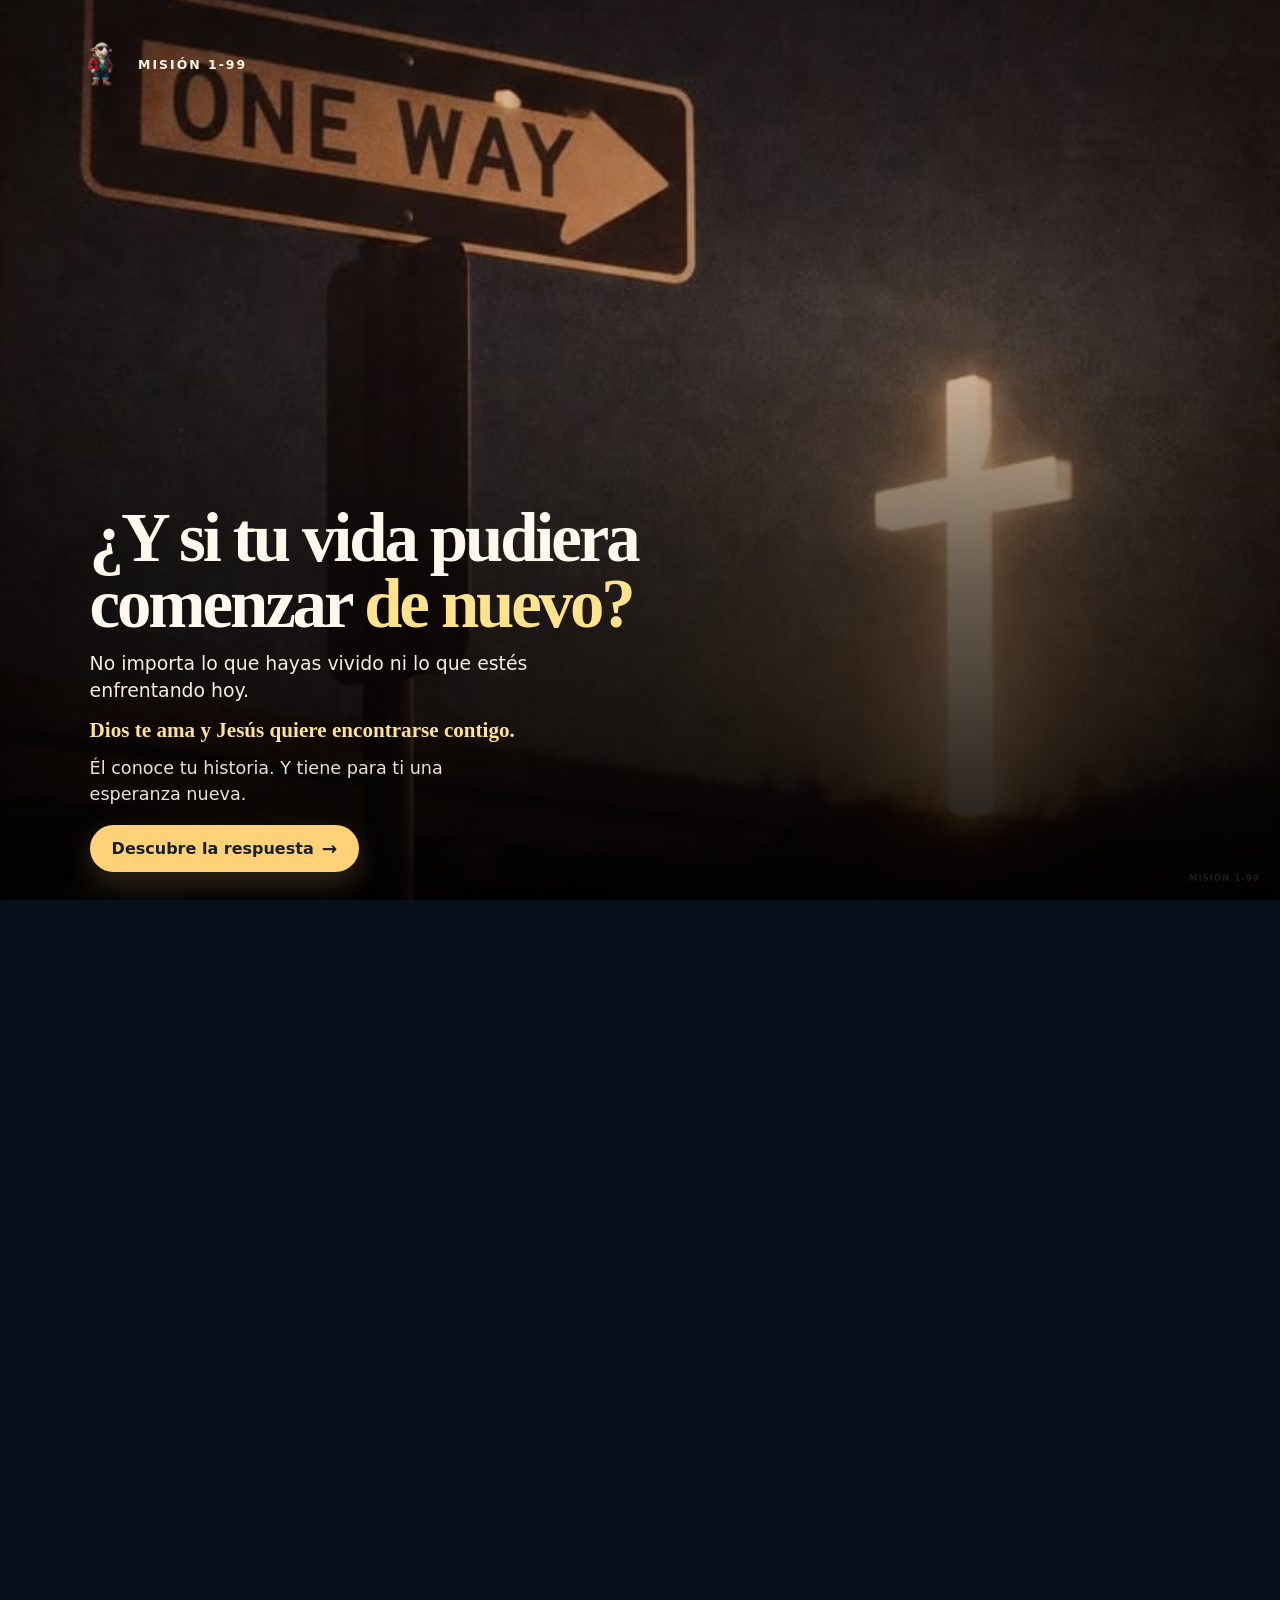
==== commit ab1e4fd3: "Portada, comunidad y ajuste final de El Camino" ====
--- a/index.html
+++ b/index.html
@@ -4,32 +4,35 @@
   <meta charset="utf-8">
   <meta name="viewport" content="width=device-width, initial-scale=1">
   <meta name="theme-color" content="#07101a">
-  <meta name="description" content="Misión 1-99: una experiencia de esperanza, fe y consolidación.">
-  <title>Misión 1-99 — El Camino</title>
+  <meta name="description" content="El Camino: una experiencia de esperanza de Misión 1-99.">
+  <title>El Camino — Misión 1-99</title>
   <link rel="stylesheet" href="styles.css">
 </head>
 <body>
-  <section class="screen cover-screen active" data-screen="0" aria-label="Portada de Misión 1-99">
-    <div class="background cover-ant" aria-hidden="true"></div>
+  <section class="screen cover-screen" data-screen="0" aria-label="Portada de El Camino">
+    <div class="background cover-photo" aria-hidden="true"></div>
     <div class="overlay cover-overlay" aria-hidden="true"></div>
-    <header class="cover-top" aria-label="Misión 1-99">
-      <img src="img/logo-mision1-99-web.png" alt="Misión 1-99" class="cover-logo">
+    <p class="watermark" aria-hidden="true">Misión 1-99</p>
+    <header class="cover-top">
+      <img src="img/logo-solo-web.png" alt="" class="cover-sheep">
+      <span class="cover-wordmark">Misión 1-99</span>
     </header>
     <main class="cover-content">
-      <p class="cover-kicker">¿Estás cansado? ¿Necesitas ayuda?</p>
-      <h1>Hay cargas que parecen <em>demasiado grandes.</em></h1>
-      <p class="cover-message">Todos atravesamos momentos difíciles: en la salud, el trabajo, la familia o el corazón. Tal vez no tienes que llevarlo todo solo.</p>
-      <p class="cover-question">Dios quiere ayudarte… pero, ¿por qué a veces parece tan difícil?</p>
+      <h1>¿Y si tu vida pudiera comenzar <em>de nuevo?</em></h1>
+      <p class="cover-message">No importa lo que hayas vivido ni lo que estés enfrentando hoy.</p>
+      <p class="cover-faith">Dios te ama y Jesús quiere encontrarse contigo.</p>
+      <p class="cover-hope">Él conoce tu historia. Y tiene para ti una esperanza nueva.</p>
       <div class="cover-actions">
-        <button class="primary" data-next="1">Descubre una respuesta <b>→</b></button>
-      </div>
-    </main>
-  </section>
-
-  <section class="screen screen-one active" data-screen="1" aria-label="Todos hemos fallado">
+        <button class="primary" data-next="1">Descubre la respuesta <b>→</b></button>
+      </div>
+    </main>
+  </section>
+
+  <section class="screen screen-one" data-screen="1" aria-label="Todos hemos fallado">
     <div class="background photo-near" aria-hidden="true"></div>
     <div class="background photo-far" aria-hidden="true"></div>
     <div class="overlay cold-overlay" aria-hidden="true"></div>
+    <p class="watermark" aria-hidden="true">Misión 1-99</p>
     <button class="back" data-back aria-label="Volver a la portada">←</button>
     <div class="top"><span class="brand">El Camino — Misión 1-99</span><span class="counter">01 / 06</span></div>
     <div class="progress"><i class="filled"></i><i></i><i></i><i></i><i></i><i></i></div>
@@ -51,6 +54,7 @@
     <div class="background chasm chasm-jump" aria-hidden="true"></div>
     <div class="background chasm chasm-fall" aria-hidden="true"></div>
     <div class="overlay chasm-overlay" aria-hidden="true"></div>
+    <p class="watermark" aria-hidden="true">Misión 1-99</p>
     <button class="back" data-back aria-label="Volver a la pantalla anterior">←</button>
     <div class="top"><span class="brand">El Camino — Misión 1-99</span><span class="counter">02 / 06</span></div>
     <div class="progress"><i class="filled"></i><i class="filled"></i><i></i><i></i><i></i><i></i></div>
@@ -59,16 +63,17 @@
       <h1>El problema tiene <em>consecuencias.</em></h1>
       <blockquote>“La paga del pecado es muerte…”<cite>Romanos 6:23</cite></blockquote>
       <p>El pecado rompe nuestra relación con Dios.</p>
-      <div class="bottom-block">
+      <div class="bottom-block crossing-actions">
         <small id="attempt-message" aria-live="polite">Hay una distancia que no podemos cruzar solos.</small>
         <button class="primary" id="attempt-crossing">Intentar cruzar <b>→</b></button>
-        <button class="secondary next-after-attempt" data-next="3" hidden>Continuar hacia la esperanza <b>→</b></button>
+        <button class="primary next-after-attempt" data-next="3" hidden>Ver la esperanza <b>→</b></button>
       </div>
     </main>
   </section>
 
   <section class="screen screen-three warm" data-screen="3" aria-label="El amor de Dios">
     <div class="background bridge" aria-hidden="true"></div><div class="overlay warm-overlay" aria-hidden="true"></div>
+    <p class="watermark" aria-hidden="true">Misión 1-99</p>
     <button class="back" data-back aria-label="Volver a la pantalla anterior">←</button>
     <div class="top"><span class="brand">El Camino — Misión 1-99</span><span class="counter">03 / 06</span></div>
     <div class="progress"><i class="filled"></i><i class="filled"></i><i class="filled"></i><i></i><i></i><i></i></div>
@@ -85,6 +90,7 @@
 
   <section class="screen screen-four warm" data-screen="4" aria-label="La respuesta">
     <div class="background response" aria-hidden="true"></div><div class="overlay warm-overlay" aria-hidden="true"></div>
+    <p class="watermark" aria-hidden="true">Misión 1-99</p>
     <button class="back" data-back aria-label="Volver a la pantalla anterior">←</button>
     <div class="top"><span class="brand">El Camino — Misión 1-99</span><span class="counter">04 / 06</span></div>
     <div class="progress"><i class="filled"></i><i class="filled"></i><i class="filled"></i><i class="filled"></i><i></i><i></i></div>
@@ -104,6 +110,7 @@
 
   <section class="screen screen-five warm" data-screen="5" aria-label="Una nueva vida">
     <div class="background new-life" aria-hidden="true"></div><div class="overlay warm-overlay" aria-hidden="true"></div>
+    <p class="watermark" aria-hidden="true">Misión 1-99</p>
     <button class="back" data-back aria-label="Volver a la pantalla anterior">←</button>
     <div class="top"><span class="brand">El Camino — Misión 1-99</span><span class="counter">05 / 06</span></div>
     <div class="progress"><i class="filled"></i><i class="filled"></i><i class="filled"></i><i class="filled"></i><i class="filled"></i><i></i></div>
@@ -120,6 +127,7 @@
 
   <section class="screen screen-final warm" data-screen="6" aria-label="La invitación">
     <div class="background invitation" aria-hidden="true"></div><div class="overlay warm-overlay" aria-hidden="true"></div>
+    <p class="watermark" aria-hidden="true">Misión 1-99</p>
     <button class="back" data-back aria-label="Volver a la pantalla anterior">←</button>
     <div class="top"><span class="brand">El Camino — Misión 1-99</span><span class="counter">06 / 06</span></div>
     <div class="progress"><i class="filled"></i><i class="filled"></i><i class="filled"></i><i class="filled"></i><i class="filled"></i><i class="filled"></i></div>
@@ -127,8 +135,7 @@
       <span class="eyebrow">El siguiente paso</span>
       <h1>Jesús sigue llamando <em>hoy.</em></h1>
       <div class="bottom-block">
-        <p>Si deseas conocer más, hablar con alguien o hacer una oración, no tienes que hacerlo solo.</p>
-        <p class="final-reflection">Jesús te invita a acercarte a Él con honestidad. Puede sanar tu corazón y darte un nuevo comienzo.</p>
+        <p class="final-reflection">Jesús te invita a acercarte a Él con honestidad. Él puede sanar tu corazón y darte un nuevo comienzo.</p>
         <button class="primary" data-next="7">Guía de oración <b>→</b></button>
       </div>
     </main>
@@ -136,6 +143,7 @@
 
   <section class="screen screen-prayer" data-screen="7" aria-label="Oración de salvación">
     <div class="background prayer-background" aria-hidden="true"></div><div class="overlay prayer-overlay" aria-hidden="true"></div>
+    <p class="watermark" aria-hidden="true">Misión 1-99</p>
     <button class="back" data-back aria-label="Volver a la pantalla anterior">←</button>
     <div class="top"><span class="brand">El Camino — Misión 1-99</span><span class="counter">Oración</span></div>
     <div class="progress"><i class="filled"></i><i class="filled"></i><i class="filled"></i><i class="filled"></i><i class="filled"></i><i class="filled"></i></div>
@@ -159,29 +167,37 @@
     </main>
   </section>
 
-  <section class="screen screen-community warm" data-screen="8" aria-label="Conoce Misión 1-99">
-    <div class="background invitation" aria-hidden="true"></div><div class="overlay warm-overlay" aria-hidden="true"></div>
+  <section class="screen screen-community" data-screen="8" aria-label="Conoce Misión 1-99">
+    <div class="background community-bg" aria-hidden="true"></div>
+    <div class="overlay community-overlay" aria-hidden="true"></div>
+    <p class="watermark" aria-hidden="true">Misión 1-99</p>
     <button class="back" data-back aria-label="Volver a la oración">←</button>
-    <div class="top"><span class="brand">Misión 1-99</span><span class="counter">Comunidad</span></div>
     <main class="community-content">
-      <img src="img/logo-solo-web.png" alt="Logo de Misión 1-99" class="community-logo">
-      <span class="eyebrow">Sigamos conectados</span>
-      <h1>No tienes que caminar <em>solo.</em></h1>
-      <p>Somos Misión 1-99: una comunidad que quiere acompañarte a conocer más de Jesús y dar tus siguientes pasos.</p>
-      <div class="community-actions">
-        <a class="primary" href="https://docs.google.com/forms/d/e/1FAIpQLSef5-OGe3B_pmPhz6krQ3GaWFehPexag0NK4p2bwS2BpCPXAw/viewform?usp=header" target="_blank" rel="noopener">Quiero recibir orientación <b>→</b></a>
-        <a class="secondary" href="https://www.biblegateway.com/passage/?search=Juan%201&version=RVR1960" target="_blank" rel="noopener">Quiero conocer a Jesús</a>
-        <span class="secondary is-coming" aria-label="Video institucional próximamente">Conoce nuestra historia <small>Próximamente</small></span>
+      <div class="community-panel">
+        <div class="community-lockup">
+          <img src="img/logo-solo-web.png" alt="" class="community-sheep">
+          <p class="community-name">Misión 1-99</p>
+        </div>
+        <h1>Esto no termina <em>aquí.</em></h1>
+        <p class="community-lead">Hoy diste un paso importante. Si te acercaste a Jesús, no tienes que caminar solo: estamos aquí para acompañarte.</p>
+        <p class="community-choice">¿Qué te gustaría hacer ahora?</p>
+        <div class="community-actions">
+          <a class="primary" href="https://docs.google.com/forms/d/e/1FAIpQLSef5-OGe3B_pmPhz6krQ3GaWFehPexag0NK4p2bwS2BpCPXAw/viewform?usp=header" target="_blank" rel="noopener">Quiero que me acompañen <b>→</b></a>
+          <a class="primary" href="https://www.biblegateway.com/passage/?search=Juan%201&version=RVR1960" target="_blank" rel="noopener">Quiero saber más de Jesús <b>→</b></a>
+        </div>
       </div>
     </main>
     <footer class="community-footer">
-      <div class="social-links" aria-label="Redes sociales de Misión 1-99">
+      <p class="social-invite">¿Quieres conocer más de Misión 1-99? Visítanos en nuestras redes y sigue el mensaje de Jesús.</p>
+      <div class="community-bar">
+        <div class="social-tray" aria-label="Redes sociales de Misión 1-99">
         <a class="social-facebook" href="https://www.facebook.com/share/1DutG9aLMu/" target="_blank" rel="noopener" aria-label="Facebook"><svg class="icon" viewBox="0 0 24 24"><path d="M22 12c0-5.52-4.48-10-10-10S2 6.48 2 12c0 4.84 3.44 8.87 8 9.8V15H8v-3h2V9.5C10 7.57 11.57 6 13.5 6H16v3h-2c-.55 0-1 .45-1 1v2h3v3h-3v6.95c4.56-.93 8-4.96 8-9.75z"/></svg></a>
         <a class="social-tiktok" href="https://vm.tiktok.com/ZS9S14Wb5ex8h-AvxWf/" target="_blank" rel="noopener" aria-label="TikTok"><svg class="icon" viewBox="0 0 24 24"><path d="M12.53.02C13.84 0 15.14.01 16.44 0c.08 1.53.63 3.09 1.75 4.17 1.12 1.11 2.7 1.62 4.24 1.79v4.03c-1.44-.07-2.88-.56-4.05-1.42-.31-.23-.6-.48-.86-.76v7.26c0 5.44-4.87 9.53-10.27 8.58C4.05 23.1 1.28 18.86 2.37 13.9 3.23 10 7.11 7.15 11.1 7.78c.03.73.02 1.46.02 2.19-2.9-.88-6.1.95-6.63 3.93-.66 3.76 2.5 7.17 6.26 6.5 2.55-.45 4.23-2.73 4.19-5.32.02-5.02.01-10.04.01-15.06h-2.42z"/></svg></a>
-        <a class="social-instagram" href="https://www.instagram.com/evang.sinlimites_mision1_99?igsi=MTFxd2NkYTM2cTZpdQ==" target="_blank" rel="noopener" aria-label="Instagram"><svg class="icon" viewBox="0 0 24 24"><path d="M12 2.163c3.204 0 3.584.012 4.85.07 3.252.148 4.771 1.691 4.919 4.919.058 1.265.069 1.645.069 4.849 0 3.205-.012 3.584-.069 4.849-.149 3.225-1.664 4.771-4.919 4.919-1.266.058-1.644.07-4.85.07-3.204 0-3.584-.012-4.849-.07-3.26-.149-4.771-1.699-4.919-4.92-.058-1.265-.07-1.644-.07-4.849 0-3.204.013-3.583.07-4.849.149-3.227 1.664-4.771 4.919-4.919 1.266-.057 1.645-.069 4.849-.069zM12 0C8.741 0 8.333.014 7.053.072 2.695.272.273 2.69.073 7.051.014 8.333 0 8.741 0 12c0 3.259.014 3.668.072 4.948.2 4.358 2.618 6.78 6.98 6.98 1.281.058 1.689.072 4.948.072 3.259 0 3.668-.014 4.948-.072 4.354-.2 6.782-2.618 6.979-6.98.059-1.28.073-1.689.073-4.948 0-3.259-.014-3.667-.072-4.947-.196-4.354-2.617-6.78-6.979-6.98C15.668.014 15.259 0 12 0zm0 5.838a6.162 6.162 0 100 12.324 6.162 6.162 0 000-12.324zM12 16a4 4 0 110-8 4 4 0 010 8zm6.406-11.845a1.44 1.44 0 100 2.881 1.44 1.44 0 000-2.881z"/></svg></a>
-        <span class="social-whatsapp" title="Comparte tu número de WhatsApp para activarlo" aria-label="WhatsApp próximamente"><svg class="icon" viewBox="0 0 24 24"><path d="M20.52 3.48A11.85 11.85 0 0012.07 0C5.55 0 .24 5.31.24 11.83c0 2.08.54 4.11 1.57 5.9L.14 23.82l6.25-1.64a11.81 11.81 0 005.67 1.44h.01c6.52 0 11.83-5.31 11.83-11.83 0-3.16-1.23-6.13-3.38-8.31zM12.07 21.62c-1.77 0-3.5-.48-5.01-1.39l-.36-.21-3.71.97.99-3.62-.24-.37a9.77 9.77 0 01-1.5-5.17c0-5.4 4.4-9.8 9.81-9.8 2.62 0 5.08 1.02 6.93 2.88a9.72 9.72 0 012.88 6.94c0 5.4-4.4 9.78-9.79 9.78zm5.37-7.35c-.29-.15-1.72-.85-1.98-.95-.27-.1-.47-.15-.67.15-.19.3-.76.95-.93 1.14-.17.2-.34.22-.63.07-1.7-.85-2.82-1.52-3.95-3.44-.3-.52.3-.48.86-1.6.1-.2.05-.37-.02-.52-.07-.15-.67-1.62-.91-2.22-.24-.58-.49-.5-.67-.5h-.57c-.2 0-.52.07-.8.37-.27.3-1.04 1.02-1.04 2.48 0 1.47 1.07 2.88 1.22 3.08.15.2 2.1 3.2 5.08 4.5.71.3 1.26.49 1.69.63.71.22 1.36.19 1.87.12.57-.08 1.72-.7 1.96-1.38.24-.67.24-1.25.17-1.37-.07-.13-.27-.2-.56-.34z"/></svg></span>
-      </div>
-      <button class="restart" data-next="0">Volver al inicio</button>
+        <a class="social-instagram" href="https://www.instagram.com/evang.sinlimites_mision1_99/" target="_blank" rel="noopener" aria-label="Instagram"><svg class="icon" viewBox="0 0 24 24"><path d="M12 2.163c3.204 0 3.584.012 4.85.07 3.252.148 4.771 1.691 4.919 4.919.058 1.265.069 1.645.069 4.849 0 3.205-.012 3.584-.069 4.849-.149 3.225-1.664 4.771-4.919 4.919-1.266.058-1.644.07-4.85.07-3.204 0-3.584-.012-4.849-.07-3.26-.149-4.771-1.699-4.919-4.92-.058-1.265-.07-1.644-.07-4.849 0-3.204.013-3.583.07-4.849.149-3.227 1.664-4.771 4.919-4.919 1.266-.057 1.645-.069 4.849-.069zM12 0C8.741 0 8.333.014 7.053.072 2.695.272.273 2.69.073 7.051.014 8.333 0 8.741 0 12c0 3.259.014 3.668.072 4.948.2 4.358 2.618 6.78 6.98 6.98 1.281.058 1.689.072 4.948.072 3.259 0 3.668-.014 4.948-.072 4.354-.2 6.782-2.618 6.979-6.98.059-1.28.073-1.689.073-4.948 0-3.259-.014-3.667-.072-4.947-.196-4.354-2.617-6.78-6.979-6.98C15.668.014 15.259 0 12 0zm0 5.838a6.162 6.162 0 100 12.324 6.162 6.162 0 000-12.324zM12 16a4 4 0 110-8 4 4 0 010 8zm6.406-11.845a1.44 1.44 0 100 2.881 1.44 1.44 0 000-2.881z"/></svg></a>
+        <a class="social-whatsapp" href="https://wa.me/51983280031" target="_blank" rel="noopener" aria-label="WhatsApp"><svg class="icon" viewBox="0 0 24 24"><path d="M20.52 3.48A11.85 11.85 0 0012.07 0C5.55 0 .24 5.31.24 11.83c0 2.08.54 4.11 1.57 5.9L.14 23.82l6.25-1.64a11.81 11.81 0 005.67 1.44h.01c6.52 0 11.83-5.31 11.83-11.83 0-3.16-1.23-6.13-3.38-8.31zM12.07 21.62c-1.77 0-3.5-.48-5.01-1.39l-.36-.21-3.71.97.99-3.62-.24-.37a9.77 9.77 0 01-1.5-5.17c0-5.4 4.4-9.8 9.81-9.8 2.62 0 5.08 1.02 6.93 2.88a9.72 9.72 0 012.88 6.94c0 5.4-4.4 9.78-9.79 9.78zm5.37-7.35c-.29-.15-1.72-.85-1.98-.95-.27-.1-.47-.15-.67.15-.19.3-.76.95-.93 1.14-.17.2-.34.22-.63.07-1.7-.85-2.82-1.52-3.95-3.44-.3-.52.3-.48.86-1.6.1-.2.05-.37-.02-.52-.07-.15-.67-1.62-.91-2.22-.24-.58-.49-.5-.67-.5h-.57c-.2 0-.52.07-.8.37-.27.3-1.04 1.02-1.04 2.48 0 1.47 1.07 2.88 1.22 3.08.15.2 2.1 3.2 5.08 4.5.71.3 1.26.49 1.69.63.71.22 1.36.19 1.87.12.57-.08 1.72-.7 1.96-1.38.24-.67.24-1.25.17-1.37-.07-.13-.27-.2-.56-.34z"/></svg></a>
+        </div>
+        <button class="restart" data-next="0">Volver al inicio</button>
+      </div>
     </footer>
   </section>
 
@@ -194,11 +210,24 @@
     const attemptMessage = document.querySelector('#attempt-message');
     const afterAttempt = document.querySelector('.next-after-attempt');
     let isAttempting = false;
+    let attemptTimer;
 
     function goTo(number) {
       const next = screens.find((screen) => Number(screen.dataset.screen) === number);
       if (!next) return;
+      if (number === 2) resetCrossing();
+      else clearTimeout(attemptTimer);
       next.scrollIntoView({ behavior: 'smooth', block: 'start' });
+    }
+
+    function resetCrossing() {
+      clearTimeout(attemptTimer);
+      isAttempting = false;
+      screenTwo.classList.remove('is-jumping', 'is-falling');
+      attempt.disabled = false;
+      attempt.hidden = false;
+      afterAttempt.hidden = true;
+      attemptMessage.textContent = 'Hay una distancia que no podemos cruzar solos.';
     }
 
     document.querySelectorAll('[data-next]').forEach((button) => {
@@ -213,7 +242,8 @@
     });
 
     document.addEventListener('touchmove', (event) => {
-      if (!event.target.closest('input[type="range"]')) event.preventDefault();
+      if (event.target.closest('input[type="range"]') || event.target.closest('.screen-community')) return;
+      event.preventDefault();
     }, { passive: false });
 
     document.addEventListener('wheel', (event) => event.preventDefault(), { passive: false });
@@ -237,7 +267,7 @@
       screenTwo.classList.add('is-jumping');
       attempt.disabled = true;
       attemptMessage.textContent = 'Intentamos alcanzar el otro lado…';
-      setTimeout(() => {
+      attemptTimer = setTimeout(() => {
         screenTwo.classList.remove('is-jumping');
         screenTwo.classList.add('is-falling');
         attemptMessage.textContent = 'Por nuestras propias fuerzas, no podemos llegar.';
--- a/styles.css
+++ b/styles.css
@@ -7,19 +7,20 @@
 .background,.overlay { position:absolute; inset:0; pointer-events:none; }
 .background { z-index:-4; background-color:var(--night); background-position:center; background-size:cover; background-repeat:no-repeat; }
 .overlay { z-index:-3; }
-.cover-screen { background:#1c271e; }
-.cover-ant { background-image:url("img/hormiga.png"); background-position:center; }
-.cover-overlay { background:linear-gradient(180deg,rgba(10,18,10,.35),rgba(7,15,9,.05) 33%,rgba(7,15,9,.7) 78%,rgba(5,11,7,.94)); }
-.cover-top { display:flex; align-items:flex-start; justify-content:flex-start; min-height:20px; padding:clamp(20px,4vw,42px) clamp(22px,7vw,108px) 0; }
-.cover-logo { width:clamp(175px,28vw,280px); height:76px; object-fit:contain; object-position:left center; filter:drop-shadow(0 5px 16px rgba(0,0,0,.28)); }
-.cover-content { margin:auto 0 0; padding-top:30px; }
-.cover-kicker { color:#f4dda4; font-size:.78rem; font-weight:800; letter-spacing:.14em; text-transform:uppercase; }
-.cover-content h1 { max-width:620px; font-size:clamp(3rem,8vw,6rem); }
+.cover-screen { background:#07070a; }
+.cover-photo { background-image:url("img/portada.png"); background-position:68% 18%; }
+.cover-overlay { background:linear-gradient(180deg,rgba(0,0,0,.18),rgba(0,0,0,.08) 34%,rgba(0,0,0,.58) 64%,rgba(0,0,0,.92)); }
+.cover-top { display:flex; align-items:center; gap:10px; min-height:20px; padding:clamp(16px,3.5vw,36px) clamp(20px,6vw,72px) 0; }
+.cover-sheep { width:56px; height:56px; object-fit:contain; object-position:center; flex:0 0 auto; filter:drop-shadow(0 4px 12px rgba(0,0,0,.35)); }
+.cover-wordmark { color:#fff8e6; font-size:.78rem; font-weight:800; letter-spacing:.16em; text-transform:uppercase; }
+.cover-content { margin:auto 0 0; padding-top:18px; }
+.cover-content h1 { max-width:640px; font-family:Georgia,"Times New Roman",serif; font-size:clamp(2.2rem,6.6vw,4.3rem); letter-spacing:-.045em; line-height:.96; }
 .cover-content h1 em { color:#ffe38c; }
-.cover-message { max-width:460px; color:#f3f5df; }
-.cover-question { max-width:470px; margin-top:16px; color:#ffe4a4; font-weight:700; line-height:1.45; }
+.cover-message { max-width:460px; color:#f3efe4; font-size:clamp(1.02rem,2.4vw,1.18rem); line-height:1.45; }
+.cover-faith { max-width:460px; margin-top:12px; color:#ffe38c; font-family:Georgia,"Times New Roman",serif; font-size:clamp(1.12rem,2.6vw,1.32rem); font-weight:700; line-height:1.4; }
+.cover-hope { max-width:440px; margin-top:10px; color:#e8e2d4; font-size:clamp(.98rem,2.2vw,1.1rem); line-height:1.45; }
 .cover-actions { display:flex; flex-wrap:wrap; gap:10px; }
-.cover-actions .primary,.cover-actions .secondary { margin-top:21px; }
+.cover-actions .primary,.cover-actions .secondary { margin-top:18px; }
 .cover-link { background:rgba(11,24,14,.46); color:#fffced; border-color:rgba(255,250,220,.55); }
 .photo-near { background-image:url("img/pantalla1.1.png"); transform:scale(1.04); animation:drift 14s ease-in-out infinite alternate; }
 .photo-far { background-image:url("img/pantalla1.2.png"); background-position:47% 68%; opacity:0; transform:scale(1.06); transition:opacity 1.15s ease; }
@@ -27,7 +28,7 @@
 .farther .photo-near { opacity:0; animation:none; }.farther .photo-far { opacity:1; }
 .top { display:flex; justify-content:space-between; align-items:center; padding:20px clamp(22px,6vw,70px) 0; }
 .brand { display:inline-flex; align-items:center; gap:8px; font-weight:800; font-size:.72rem; letter-spacing:.19em; text-transform:uppercase; }
-.brand::before { content:""; display:inline-block; width:36px; height:36px; background-image:url("img/logo-solo-web.png"); background-size:contain; background-repeat:no-repeat; background-position:center; }
+.brand::before { content:""; display:inline-block; width:40px; height:40px; background-image:url("img/logo-solo-web.png"); background-size:contain; background-repeat:no-repeat; background-position:center; filter:drop-shadow(0 3px 8px rgba(0,0,0,.28)); }
 .counter { font-size:.78rem; color:#d8dee5; }
 .back { position:absolute; z-index:2; top:14px; left:clamp(22px,6vw,70px); width:34px; height:34px; border:1px solid rgba(255,255,255,.34); border-radius:50%; background:rgba(6,15,25,.38); color:var(--paper); font-size:1.2rem; line-height:1; cursor:pointer; backdrop-filter:blur(6px); }.back:hover { background:rgba(255,255,255,.18); }.back:focus-visible { outline:2px solid var(--gold); outline-offset:3px; }
 .screen:has(.back) .brand { margin-left:45px; }
@@ -40,12 +41,12 @@
 .bottom-block { margin-top:0; }.range-control { display:flex; align-items:center; gap:12px; width:max-content; max-width:100%; margin-top:23px; padding:8px 10px 8px 16px; border:1px solid rgba(255,255,255,.2); border-radius:99px; background:rgba(6,15,25,.52); color:#e8edf3; font-size:.82rem; font-weight:650; }.range-control input { width:min(115px,24vw); accent-color:var(--gold); cursor:ew-resize; touch-action:pan-x; }.bottom-block small { display:block; min-height:19px; margin-top:8px; color:var(--gold); font-size:.84rem; }.form-note { max-width:340px; color:#fff0be !important; line-height:1.3; }
 #distance-message { font-size:.92rem; }
 .primary,.secondary,.restart { display:inline-flex; align-items:center; justify-content:center; min-height:51px; margin-top:17px; padding:0 22px; border:0; border-radius:99px; background:var(--gold); color:var(--ink); font-weight:850; text-decoration:none; cursor:pointer; box-shadow:0 10px 30px rgba(255,211,118,.2); }.primary b { margin-left:8px; font-size:1.15em; }.primary:hover { transform:translateY(-2px); }.primary:disabled { cursor:wait; opacity:.7; }.secondary,.restart { border:1px solid rgba(255,255,255,.42); background:rgba(8,16,24,.32); color:var(--paper); box-shadow:none; }.actions { display:flex; flex-wrap:wrap; gap:10px; }.actions .primary,.actions .secondary { margin-top:18px; }.restart { margin-top:16px; min-height:42px; }
+[hidden] { display:none !important; }
 .chasm { opacity:0; transition:opacity .38s ease; }.chasm-start { background-image:url("img/pantalla2.1.png"); opacity:1; }.chasm-jump { background-image:url("img/pantalla2.2.png"); }.chasm-fall { background-image:url("img/pantalla2.3.png"); }.chasm-overlay { background:linear-gradient(180deg,rgba(2,7,13,.75),rgba(3,10,17,.16) 38%,rgba(3,10,17,.4) 62%,rgba(3,10,17,.94)); }.screen-two.is-jumping .chasm-start,.screen-two.is-falling .chasm-start { opacity:0; }.screen-two.is-jumping .chasm-jump { opacity:1; }.screen-two.is-falling .chasm-fall { opacity:1; }
 .screen-two main { margin-top:20px; }.screen-two h1 { font-size:clamp(2.6rem,8vw,5.9rem); }.screen-two .bottom-block { position:absolute; right:clamp(22px,7vw,108px); bottom:max(32px,env(safe-area-inset-bottom)); left:clamp(22px,7vw,108px); }
 .warm { background:#3d210e; }.bridge { background-image:url("img/pantalla3.1.png"); }.response { background-image:url("img/pantalla4.1.png"); }.new-life { background-image:url("img/pantalla4.2.png"); }.invitation { background-image:url("img/pantalla5.png"); }.warm-overlay { background:linear-gradient(180deg,rgba(35,14,5,.68),rgba(49,20,6,.1) 37%,rgba(24,12,7,.43) 60%,rgba(10,8,8,.93)); }.warm .eyebrow,.warm h1 em,.warm cite,.warm .bottom-block small { color:#ffe2a0; }.warm .eyebrow::before { box-shadow:0 0 17px #ffe2a0; }.choice-row { display:flex; flex-wrap:wrap; gap:9px; margin-top:18px; }.choice-row span { padding:13px 15px; border:1px solid rgba(255,239,203,.48); border-radius:12px; background:rgba(53,25,9,.5); color:#fff6df; font-size:.9rem; font-weight:750; backdrop-filter:blur(7px); }.address { display:block; margin-top:11px; color:#ffe2a0; font-size:.78rem; }
-.screen-prayer { min-height:100dvh; background:#7a4b1d; }.prayer-background { background-image:url("img/pantalla.oracion.png"); }.prayer-overlay { background:linear-gradient(180deg,rgba(21,17,12,.68),rgba(60,34,10,.25) 42%,rgba(20,13,8,.84)); }.prayer-content { width:min(100%,720px); margin:20px 0 0; padding-top:0; }.prayer-content h1 { font-size:clamp(2.8rem,8vw,5.8rem); }.prayer-intro { color:#fff2d3; }.prayer-card { max-width:610px; margin-top:22px; padding:19px; border:1px solid rgba(255,236,190,.43); border-radius:16px; background:rgba(45,25,8,.52); backdrop-filter:blur(9px); }.prayer-card label { display:block; color:#fff9e9; font-family:Georgia,"Times New Roman",serif; font-size:1.08rem; }.prayer-card input { width:min(210px,58vw); border:0; border-bottom:1px solid #ffe0a0; outline:0; background:transparent; color:#fff9e9; font:inherit; }.prayer-card input::placeholder { color:#efd4a1aa; }.prayer-card p { max-width:none; margin:14px 0 0; color:#fff8e9; font-family:Georgia,"Times New Roman",serif; font-size:1rem; line-height:1.5; }.prayer-card .amen { color:#ffe2a0; font-weight:700; }.prayer-address { margin-top:22px; }
-.final-reflection { margin-top:11px; color:#fff0cb; font-size:.93em; }
-.screen-community { background:#3d210e; }.community-content { margin:16px 0 0; padding-top:0; }.community-logo { width:78px; height:78px; margin-bottom:14px; object-fit:contain; filter:drop-shadow(0 5px 18px rgba(0,0,0,.34)); }.community-content h1 { font-size:clamp(2.7rem,7vw,5.2rem); }.community-actions { display:flex; flex-wrap:wrap; gap:10px; margin-top:22px; }.community-actions .primary,.community-actions .secondary { margin-top:0; }.is-coming { cursor:default; opacity:.75; }.is-coming small { display:block; margin-left:7px; font-size:.68rem; font-weight:600; }.community-footer { display:flex; align-items:center; justify-content:space-between; gap:18px; padding:18px clamp(22px,7vw,108px) max(24px,env(safe-area-inset-bottom)); }.community-footer .restart { margin-top:0; }
+.screen-prayer { min-height:100dvh; background:#7a4b1d; }.prayer-background { background-image:url("img/pantalla.oracion.png"); }.prayer-overlay { background:linear-gradient(180deg,rgba(21,17,12,.68),rgba(60,34,10,.25) 42%,rgba(20,13,8,.84)); }.prayer-content { width:min(100%,720px); margin:auto 0; padding-top:0; }.prayer-content h1 { font-size:clamp(2.8rem,8vw,5.8rem); }.prayer-intro { color:#fff2d3; }.prayer-card { max-width:610px; margin-top:22px; padding:19px; border:1px solid rgba(255,236,190,.43); border-radius:16px; background:rgba(45,25,8,.52); backdrop-filter:blur(9px); }.prayer-card label { display:block; color:#fff9e9; font-family:Georgia,"Times New Roman",serif; font-size:1.08rem; }.prayer-card input { width:min(210px,58vw); border:0; border-bottom:1px solid #ffe0a0; outline:0; background:transparent; color:#fff9e9; font:inherit; }.prayer-card input::placeholder { color:#efd4a1aa; }.prayer-card p { max-width:none; margin:14px 0 0; color:#fff8e9; font-family:Georgia,"Times New Roman",serif; font-size:1rem; line-height:1.5; }.prayer-card .amen { color:#ffe2a0; font-weight:700; }.prayer-address { margin-top:22px; }
+.final-reflection { margin-top:0; color:#fffdf6; font-size:clamp(1.02rem,2.2vw,1.16rem); line-height:1.5; }
 @keyframes drift { to { transform:scale(1.1) translateX(-1.4%); } }
 @media (min-width:601px) {
   .screen { height:100dvh; }
@@ -58,7 +59,7 @@
   .screen-two main { margin-top:8px; }
   .screen-two h1 { font-size:clamp(2.7rem,5vw,4.4rem); }
   .screen-three h1,.screen-four h1,.screen-five h1,.screen-final h1 { font-size:clamp(2.7rem,5.3vw,4.55rem); }
-  .prayer-content { margin-top:8px; }
+  .prayer-content { margin:auto 0; }
   .prayer-content h1 { font-size:clamp(2.7rem,5vw,4.5rem); }
   .prayer-card { margin-top:14px; padding:15px; }
   .prayer-card p { margin-top:9px; line-height:1.35; }
@@ -66,18 +67,18 @@
 @media (max-width:600px) { main { margin:4px 0 0; padding:12px 22px 24px; } h1 { margin:12px 0 14px; font-size:clamp(2.65rem,12vw,3.7rem); line-height:.94; } blockquote { margin-bottom:14px; font-size:.98rem; line-height:1.35; } cite { margin-top:5px; } p { font-size:.95rem; line-height:1.48; }.screen-one .bottom-block,.screen-three .bottom-block,.screen-four .bottom-block,.screen-five .bottom-block,.screen-final .bottom-block { position:absolute; right:22px; bottom:max(24px,env(safe-area-inset-bottom)); left:22px; }.range-control { margin-top:17px; }.screen-two main { margin-top:8px; }.screen-two h1 { font-size:clamp(2.3rem,10vw,3.3rem); }.screen-two .bottom-block { right:22px; bottom:max(24px,env(safe-area-inset-bottom)); left:22px; }.chasm { background-position:center 46%; background-size:100% auto; }.photo-near { background-position:60% center; }.photo-far { background-position:47% 68%; background-size:auto 122%; }.screen-three h1,.screen-four h1,.screen-five h1,.screen-final h1 { font-size:clamp(2.45rem,10.5vw,3.55rem); }.choice-row { margin-top:13px; }.choice-row span { padding:11px 13px; }.screen-final .bottom-block { bottom:18px; } }
 
 @media (max-width:600px) {
-  .cover-top { min-height:14px; padding:18px 22px 0; }
-  .cover-logo { width:190px; height:68px; }
-  .cover-content { padding-top:12px; }
-  .cover-content h1 { font-size:clamp(2.5rem,11vw,3.45rem); }
-  .cover-message { max-width:310px; }
-  .cover-question { max-width:300px; margin-top:13px; font-size:.9rem; }
-  .cover-actions { display:grid; max-width:290px; }
-  .cover-actions .primary { width:100%; margin-top:12px; }
+  .cover-top { min-height:0; padding:16px 20px 0; }
+  .cover-sheep { width:48px; height:48px; }
+  .cover-wordmark { font-size:.68rem; letter-spacing:.12em; }
+  .cover-photo { background-position:72% 12%; }
+  .cover-content { padding-top:8px; }
+  .cover-content h1 { font-size:clamp(2.05rem,9.4vw,2.85rem); }
+  .cover-message,.cover-faith,.cover-hope { max-width:none; }
+  .cover-actions { display:grid; width:100%; max-width:none; }
+  .cover-actions .primary { width:100%; margin-top:14px; }
 }
 @media (prefers-reduced-motion:reduce) { *,*::before,*::after { animation-duration:.01ms !important; transition-duration:.01ms !important; } }
 
-/* En móvil conservamos la escena completa de las pantallas cálidas. */
 @media (max-width:600px) {
   .screen-three .background,
   .screen-four .background,
@@ -90,49 +91,168 @@
 }
 
 @media (max-width:600px) {
-  .screen-prayer .top { padding-top:14px; }
-  .screen-prayer .progress { padding-top:12px; padding-bottom:8px; }
+  .screen-prayer .top { padding-top:12px; }
+  .screen-prayer .progress { padding-top:8px; padding-bottom:6px; }
   .screen-prayer .prayer-content {
     flex-grow:1;
     display:grid;
     grid-template-rows:auto 1fr auto;
-    margin-top:0;
-    padding-top:clamp(20px, 5vh, 38px);
-    padding-bottom:max(20px, env(safe-area-inset-bottom));
+    margin:0;
+    padding-top:8px;
+    padding-bottom:max(16px, env(safe-area-inset-bottom));
   }
-  .screen-prayer .prayer-header { transform:translateY(8px); }
-  .screen-prayer h1 { margin:8px 0 8px; font-size:clamp(2rem,9.3vw,2.7rem); }
-  .screen-prayer .prayer-intro { font-size:.8rem; line-height:1.28; }
+  .screen-prayer .prayer-header { align-self:start; }
+  .screen-prayer h1 { margin:6px 0 6px; font-size:clamp(1.85rem,8.6vw,2.45rem); }
+  .screen-prayer .prayer-intro { font-size:.78rem; line-height:1.28; }
   .screen-prayer .prayer-card {
     align-self:center;
     width:100%;
     margin:0;
-    padding:11px 13px;
+    padding:13px 14px;
     border-radius:12px;
-    transform:translateY(4px);
   }
   .screen-prayer .prayer-card label { font-size:.9rem; }
-  .screen-prayer .prayer-card p { margin-top:7px; font-size:.79rem; line-height:1.27; }
+  .screen-prayer .prayer-card p { margin-top:7px; font-size:.8rem; line-height:1.3; }
+  .screen-prayer .prayer-footer { align-self:stretch; text-align:center; }
   .screen-prayer .prayer-address { margin-top:10px; font-size:.7rem; text-align: center; display: block; width: 100%; }
-  .screen-prayer .restart { min-height:38px; margin-top:8px; font-size:.82rem; }
-}
-.social-links { display: flex; justify-content: center; gap: 16px; margin-top: 18px; }
-.social-links a,.social-whatsapp { display:flex; align-items:center; justify-content:center; width:38px; height:38px; border-radius:50%; color:#fff; text-decoration:none; transition:transform .25s,filter .25s; }
-.social-links a:hover { transform:scale(1.08); filter:brightness(1.1); }
-.social-links .icon { width: 18px; height: 18px; fill: currentColor; }
-.social-facebook { background:#1877f2; }.social-tiktok { background:#111; text-shadow:1px 1px #25f4ee,-1px -1px #fe2c55; }.social-instagram { background:linear-gradient(135deg,#833ab4,#fd1d1d 52%,#fcb045); }.social-whatsapp { background:#25d366; font-size:1.3rem; font-weight:900; }
-.prayer-social-row { display: flex; align-items: center; justify-content: center; gap: 14px; margin-top: 14px; }
-.prayer-social-row .social-links { margin-top: 0; }
-.social-logo { height: 34px; width: 34px; object-fit: contain; opacity: 0.85; }
-.prayer-footer { text-align: center; }
-.prayer-footer .restart { margin-top: 10px; }
-
-@media (max-width:600px) {
-  .screen-community .community-content { margin-top:4px; padding-top:2px; }
-  .community-logo { width:62px; height:62px; margin-bottom:8px; }
-  .screen-community h1 { font-size:clamp(2.3rem,10vw,3.15rem); }
-  .community-actions { display:grid; gap:8px; margin-top:16px; }
-  .community-actions .primary,.community-actions .secondary { width:100%; min-height:45px; font-size:.88rem; }
-  .community-footer { position:absolute; right:22px; bottom:max(18px,env(safe-area-inset-bottom)); left:22px; padding:0; }
-  .community-footer .restart { min-height:38px; padding:0 14px; font-size:.78rem; }
-}
+}
+
+.watermark {
+  position:absolute;
+  z-index:1;
+  left:16px;
+  bottom:22%;
+  margin:0;
+  max-width:none;
+  color:rgba(255,255,255,.11);
+  font-size:.52rem;
+  font-weight:700;
+  letter-spacing:.14em;
+  text-transform:uppercase;
+  pointer-events:none;
+}
+
+.screen-community {
+  display:flex;
+  flex-direction:column;
+  background:#120c08;
+  height:100dvh;
+  max-height:100dvh;
+  overflow:hidden;
+}
+.community-bg {
+  background-image:url("img/final.jpg");
+  background-position:center 32%;
+  filter:brightness(.46) saturate(.65) contrast(1.06);
+}
+.community-overlay {
+  background:linear-gradient(180deg,rgba(14,9,5,.66),rgba(12,8,5,.42) 26%,rgba(9,6,4,.82) 58%,rgba(5,3,2,.97));
+}
+.community-content {
+  width:min(100%,720px);
+  flex:1;
+  display:flex;
+  flex-direction:column;
+  justify-content:center;
+  margin:0;
+  padding-top:52px;
+  padding-bottom:10px;
+  overflow:auto;
+  touch-action:pan-y;
+}
+.community-panel {
+  padding:18px 18px 16px;
+  border:1px solid rgba(255,236,190,.28);
+  border-radius:16px;
+  background:rgba(14,9,6,.78);
+  backdrop-filter:blur(10px);
+}
+.community-lockup { display:flex; align-items:center; gap:12px; margin-bottom:14px; }
+.community-sheep { width:64px; height:64px; object-fit:contain; filter:drop-shadow(0 5px 14px rgba(0,0,0,.32)); }
+.community-name { margin:0; color:#fff8e6; font-size:clamp(1.05rem,3vw,1.28rem); font-weight:800; letter-spacing:.12em; text-transform:uppercase; }
+.community-content h1 { font-size:clamp(2.2rem,6vw,3.8rem); }
+.community-lead { margin-top:4px; color:#fffaf0; }
+.community-panel p { color:#f4eee3; }
+.community-content p + p { margin-top:10px; }
+.community-here { color:#fff8ea; }
+.community-here strong { color:#ffe38c; font-weight:750; }
+.community-choice {
+  margin-top:18px;
+  color:#ffe38c;
+  font-family:Georgia,"Times New Roman",serif;
+  font-size:clamp(1.05rem,2.4vw,1.2rem);
+  font-weight:700;
+}
+.community-actions { display:flex; flex-wrap:wrap; gap:10px; margin-top:12px; }
+.community-actions .primary { margin-top:0; }
+.community-footer {
+  flex-shrink:0;
+  display:flex;
+  flex-direction:column;
+  gap:8px;
+  margin-top:auto;
+  padding:6px clamp(22px,7vw,108px) max(12px,env(safe-area-inset-bottom));
+}
+.social-invite {
+  max-width:none;
+  color:#fff6dc;
+  font-family:Georgia,"Times New Roman",serif;
+  font-size:clamp(.86rem,2vw,.98rem);
+  line-height:1.4;
+}
+.community-bar {
+  display:flex;
+  align-items:center;
+  justify-content:space-between;
+  gap:12px;
+  width:100%;
+}
+.community-footer .restart { margin-top:0; min-height:40px; flex:0 0 auto; }
+.social-tray {
+  display:inline-flex;
+  align-items:center;
+  gap:10px;
+  padding:8px 10px;
+  border:1px solid rgba(255,236,190,.22);
+  border-radius:999px;
+  background:rgba(18,10,6,.5);
+}
+.social-tray a {
+  display:flex;
+  align-items:center;
+  justify-content:center;
+  width:36px;
+  height:36px;
+  border-radius:50%;
+  color:#fff;
+  text-decoration:none;
+}
+.social-tray a:hover { filter:brightness(1.08); }
+.social-tray .icon { width:17px; height:17px; fill:currentColor; }
+.social-facebook { background:#1877f2; }
+.social-tiktok { background:#111; }
+.social-instagram { background:#c13584; }
+.social-whatsapp { background:#25d366; }
+.prayer-footer { text-align:center; }
+.prayer-footer .primary { margin-top:12px; }
+
+@media (min-width:601px) {
+  .watermark { left:auto; right:20px; bottom:16px; }
+  .community-sheep { width:76px; height:76px; }
+}
+
+@media (max-width:600px) {
+  .screen-community { height:100dvh; overflow:hidden; }
+  .screen-community .community-content { margin-top:0; padding-top:48px; padding-bottom:8px; }
+  .screen-community .background { background-size:cover; background-position:center 30%; }
+  .community-panel { padding:14px 14px 12px; }
+  .community-sheep { width:48px; height:48px; }
+  .community-name { font-size:.86rem; }
+  .screen-community h1 { font-size:clamp(1.9rem,8.6vw,2.5rem); }
+  .community-actions { display:grid; gap:12px; margin-top:10px; }
+  .community-actions .primary { width:100%; min-height:45px; font-size:.88rem; }
+  .community-footer { margin-top:0; padding:4px 20px max(10px,env(safe-area-inset-bottom)); }
+  .social-invite { font-size:.8rem; }
+  .community-bar { gap:8px; }
+  .community-footer .restart { min-height:36px; padding:0 12px; font-size:.76rem; }
+}
